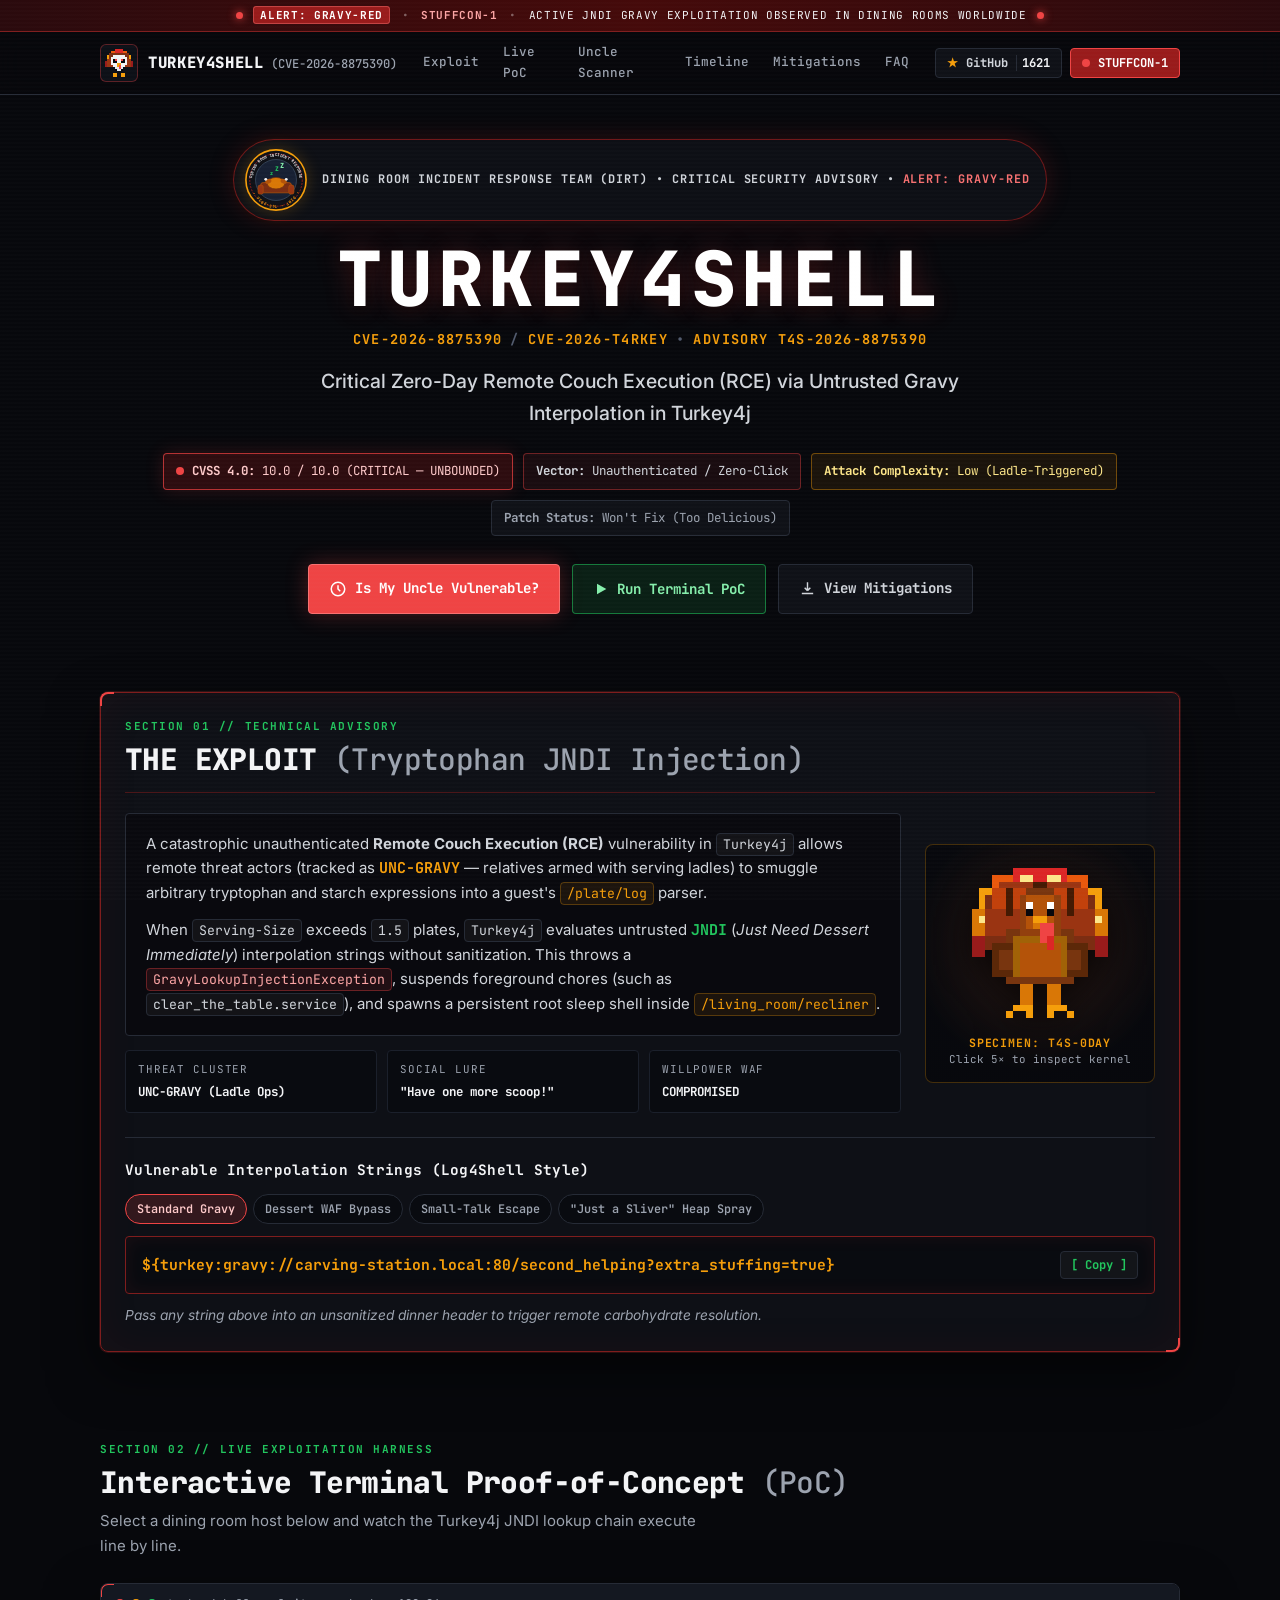
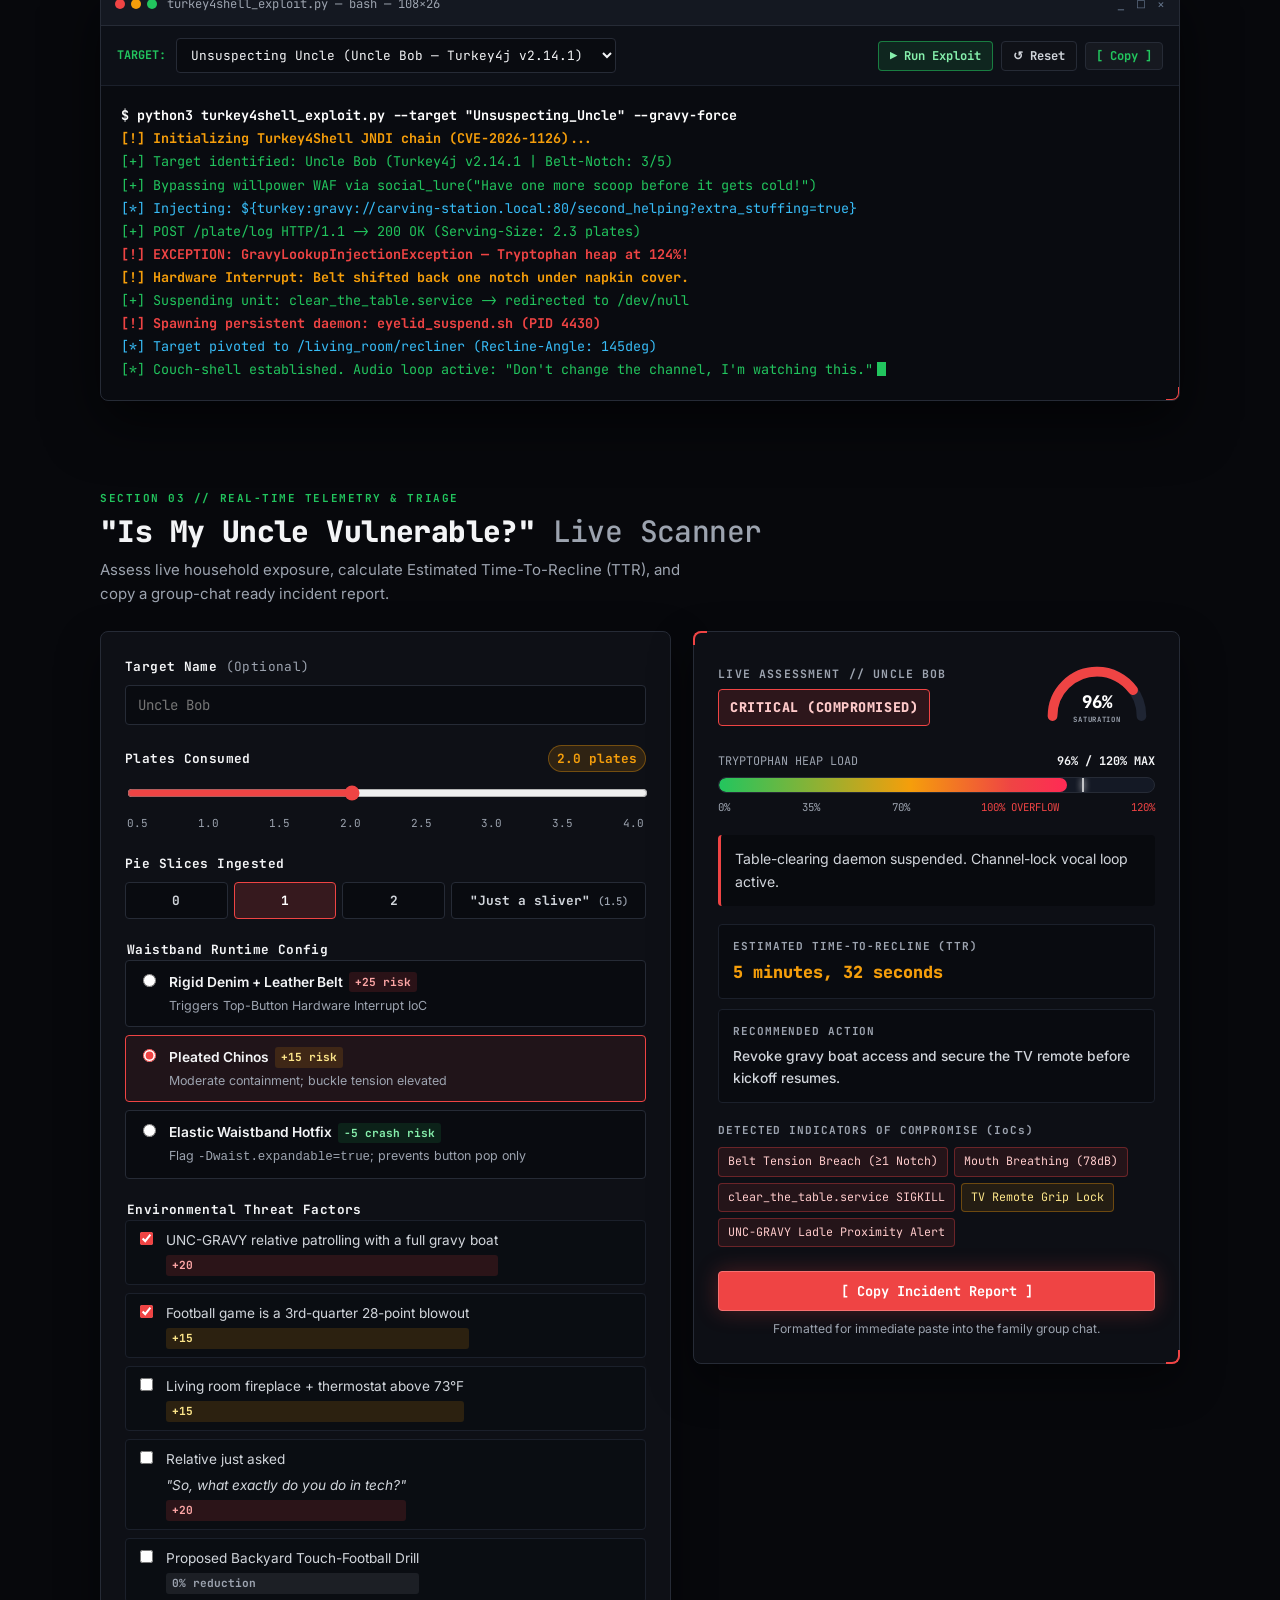
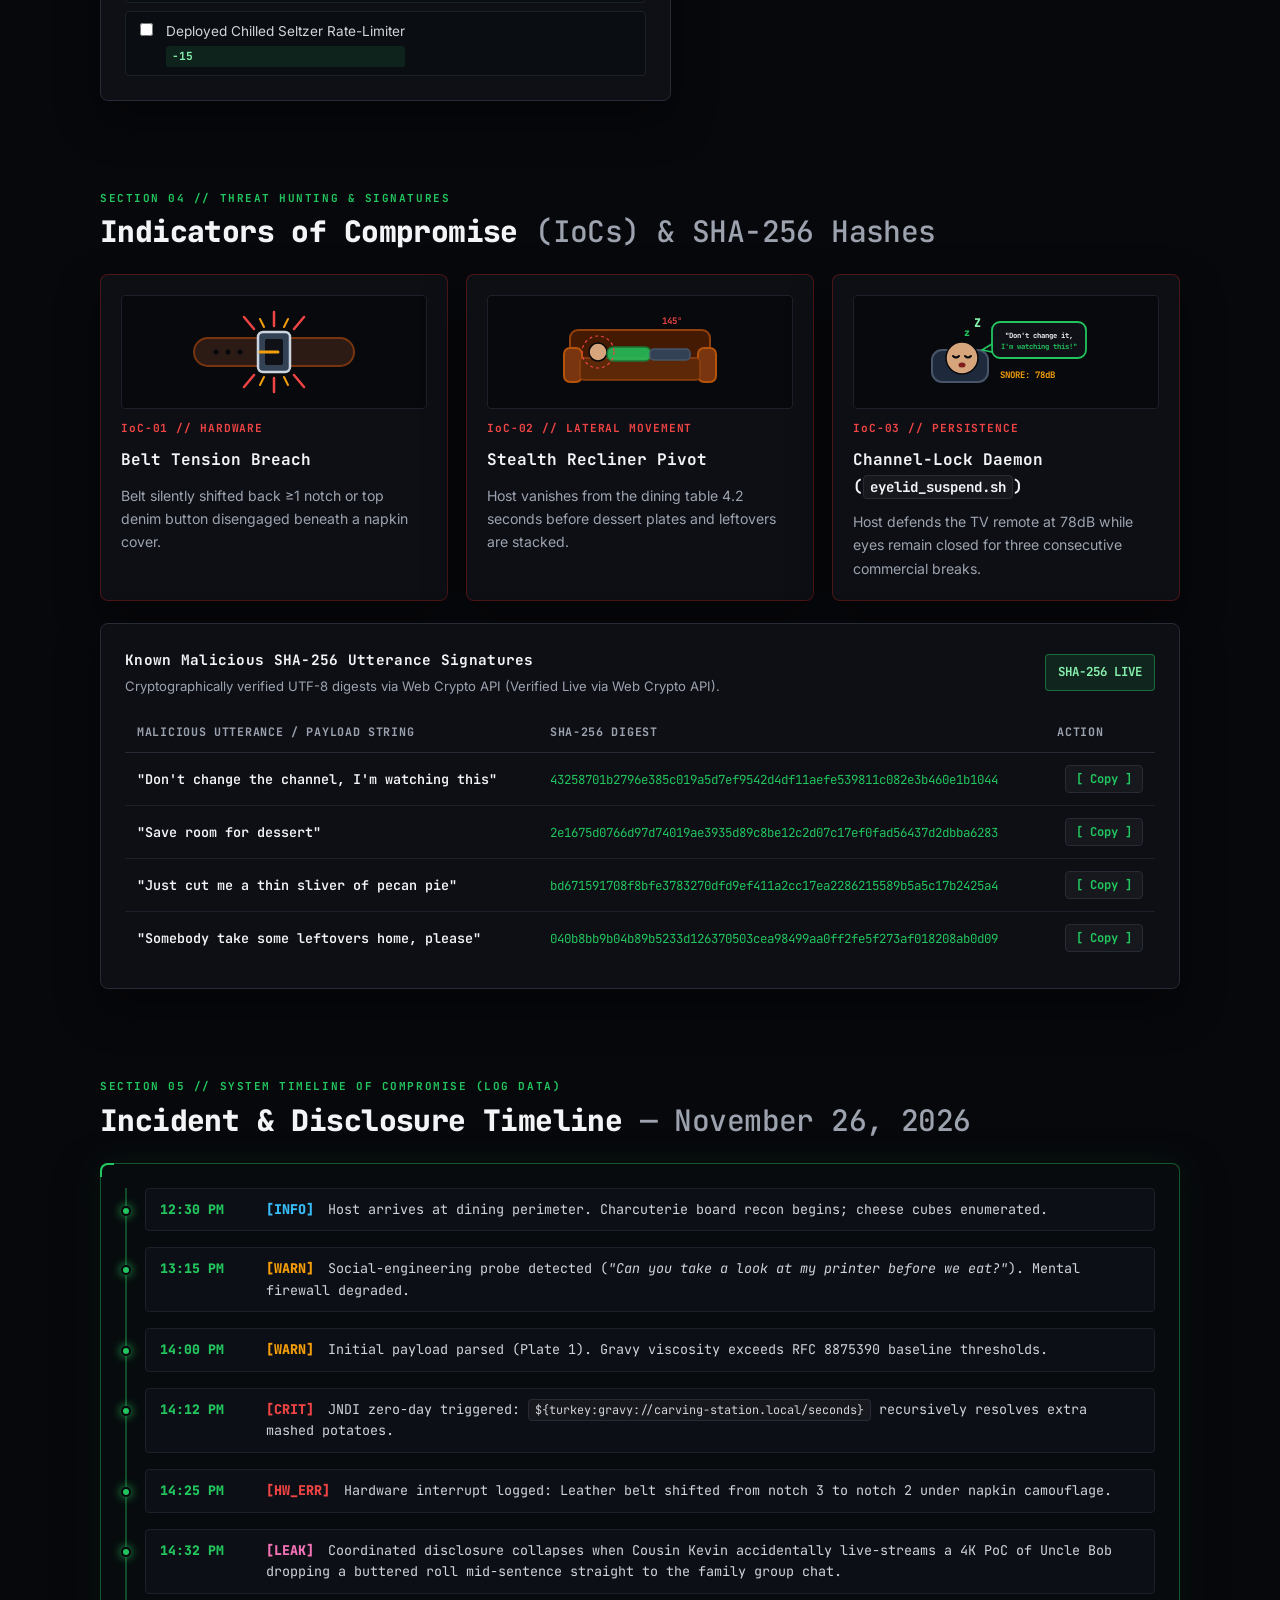
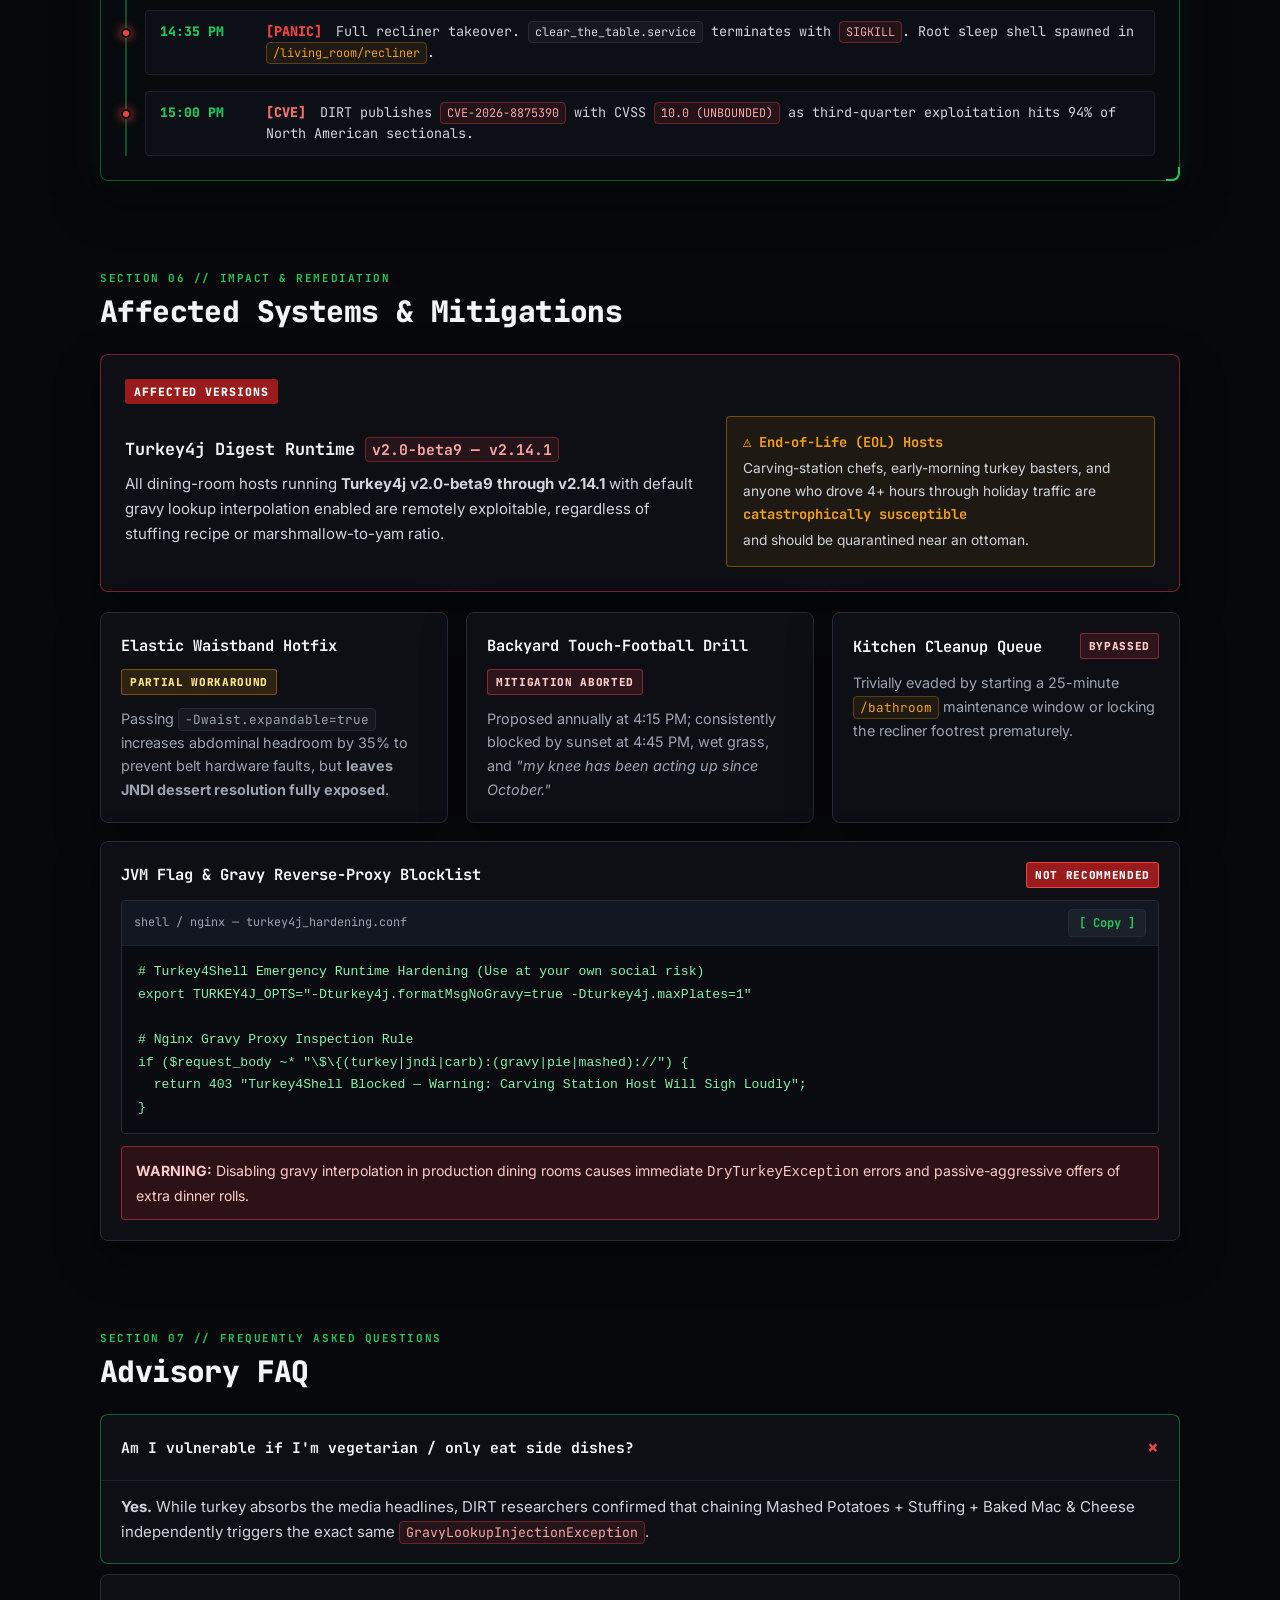
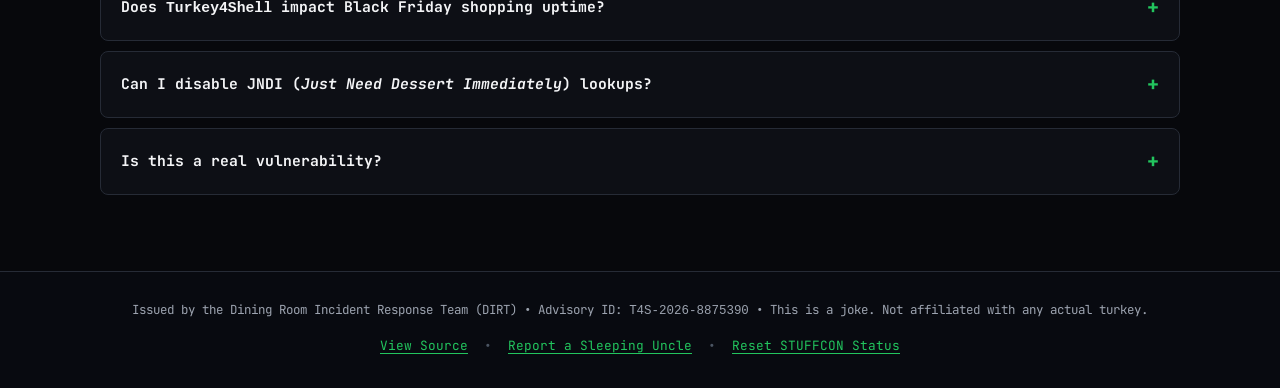
==== public/index.html @ b443fe13 "refactor: organize project structure by moving source files to public directory" ====
<!DOCTYPE html>
<html lang="en">

<head>
  <meta charset="UTF-8">
  <meta name="viewport" content="width=device-width, initial-scale=1.0">
  <title>TURKEY4SHELL (CVE-2026-8875390) — Critical Thanksgiving Zero-Day Advisory</title>
  <meta name="description"
    content="Dining Room Incident Response Team (DIRT) Critical Security Advisory: CVE-2026-8875390 (Turkey4Shell) Remote Couch Execution (RCE) via Gravy JNDI Interpolation in Turkey4j v2.0-beta9–v2.14.1.">
  <meta name="theme-color" content="#07080c">
  <meta property="og:title" content="TURKEY4SHELL (CVE-2026-8875390) — Critical Security Advisory">
  <meta property="og:description"
    content="CVSS 4.0: 10.0/10.0 (CRITICAL — UNBOUNDED). Unauthenticated Remote Couch Execution in Turkey4j. Run the live 'Is My Uncle Vulnerable?' scanner.">
  <meta property="og:type" content="website">
  <link rel="icon" type="image/svg+xml" href="favicon.svg">
  <link rel="preconnect" href="https://fonts.googleapis.com">
  <link rel="preconnect" href="https://fonts.gstatic.com" crossorigin>
  <link
    href="https://fonts.googleapis.com/css2?family=Inter:wght@400;500;600;700&family=JetBrains+Mono:wght@400;500;700;800&display=swap"
    rel="stylesheet">
  <link rel="stylesheet" href="styles.css">
</head>

<body>
  <!-- Ambient CRT Scanline & Background Layers -->
  <div class="bg-grid" aria-hidden="true"></div>
  <div class="bg-vignette" aria-hidden="true"></div>
  <div class="bg-scanlines" aria-hidden="true"></div>
  <div class="bg-side-logs bg-side-logs--left" aria-hidden="true" id="side-log-left"></div>
  <div class="bg-side-logs bg-side-logs--right" aria-hidden="true" id="side-log-right"></div>
  <canvas id="stuffcon-canvas" class="stuffcon-canvas" aria-hidden="true"></canvas>

  <!-- Skip Link -->
  <a class="skip-link" href="#main-content">Skip to main advisory content</a>

  <!-- Top Classification Alert Bar -->
  <div class="alert-ticker" role="status" aria-live="polite">
    <div class="alert-ticker__inner">
      <span class="alert-ticker__dot" aria-hidden="true"></span>
      <span class="alert-ticker__text">
        <strong class="tag-gravy">ALERT: GRAVY-RED</strong>
        <span class="ticker-sep" aria-hidden="true">•</span>
        <strong class="tag-red">STUFFCON-1</strong>
        <span class="ticker-sep" aria-hidden="true">•</span>
        ACTIVE JNDI GRAVY EXPLOITATION OBSERVED IN DINING ROOMS WORLDWIDE
      </span>
      <span class="alert-ticker__dot" aria-hidden="true"></span>
    </div>
  </div>

  <!-- Sticky Navigation Bar -->
  <header class="site-header" id="top">
    <div class="container nav-bar">
      <a href="#top" class="brand" id="nav-brand"
        title="TURKEY4SHELL Advisory — Click the pixel turkey 5x for an Easter Egg">
        <span class="brand-logo-btn" id="nav-turkey-trigger" role="button" tabindex="0"
          aria-label="Pixel Turkey Skull Logo (Click 5 times to trigger STUFFCON-1)">
          <svg class="pixel-emblem" viewBox="0 0 16 16" width="32" height="32" shape-rendering="crispEdges"
            aria-hidden="true">
            <rect x="6" y="1" width="4" height="2" fill="#dc2626" />
            <rect x="4" y="2" width="2" height="2" fill="#ea580c" />
            <rect x="10" y="2" width="2" height="2" fill="#ea580c" />
            <rect x="2" y="4" width="2" height="3" fill="#f59e0b" />
            <rect x="12" y="4" width="2" height="3" fill="#f59e0b" />
            <rect x="1" y="7" width="2" height="3" fill="#991b1b" />
            <rect x="13" y="7" width="2" height="3" fill="#991b1b" />
            <rect x="3" y="3" width="10" height="6" fill="#7c2d12" />
            <rect x="2" y="6" width="12" height="4" fill="#9a3412" />
            <rect x="5" y="4" width="6" height="6" fill="#f3f4f6" />
            <rect x="4" y="5" width="8" height="4" fill="#f3f4f6" />
            <rect x="6" y="10" width="4" height="2" fill="#e5e7eb" />
            <rect x="5" y="6" width="2" height="2" fill="#07080c" />
            <rect x="9" y="6" width="2" height="2" fill="#07080c" />
            <rect x="6" y="6" width="1" height="1" fill="#ef4444" />
            <rect x="9" y="6" width="1" height="1" fill="#ef4444" />
            <rect x="7" y="8" width="2" height="2" fill="#f59e0b" />
            <rect x="8" y="9" width="1" height="2" fill="#ef4444" />
            <rect x="6" y="11" width="1" height="1" fill="#07080c" />
            <rect x="9" y="11" width="1" height="1" fill="#07080c" />
            <rect x="5" y="13" width="2" height="2" fill="#f59e0b" />
            <rect x="9" y="13" width="2" height="2" fill="#f59e0b" />
          </svg>
        </span>
        <span class="brand-text">
          <span class="brand-name">TURKEY4SHELL</span>
          <span class="brand-cve">(CVE-2026-8875390)</span>
        </span>
      </a>

      <nav class="nav-links" id="primary-nav" aria-label="Primary navigation">
        <a href="#exploit">Exploit</a>
        <a href="#poc">Live PoC</a>
        <a href="#scanner">Uncle Scanner</a>
        <a href="#timeline">Timeline</a>
        <a href="#mitigations">Mitigations</a>
        <a href="#faq">FAQ</a>
      </nav>

      <div class="nav-actions">
        <button type="button" class="btn btn--ghost btn--sm" id="star-btn" aria-pressed="false">
          <span class="star-icon" aria-hidden="true">★</span>
          <span>GitHub</span>
          <span class="star-count" id="star-count">1621</span>
        </button>
        <button type="button" class="btn btn--danger btn--sm" id="stuffcon-toggle" aria-pressed="false">
          <span class="pulse-dot" aria-hidden="true"></span>
          <span>STUFFCON-1</span>
        </button>
        <button type="button" class="nav-menu-btn" id="nav-menu-btn" aria-expanded="false" aria-controls="mobile-nav"
          aria-label="Toggle navigation menu">
          <svg width="20" height="20" viewBox="0 0 24 24" fill="none" stroke="currentColor" stroke-width="2"
            stroke-linecap="square" aria-hidden="true">
            <line x1="3" y1="6" x2="21" y2="6" />
            <line x1="3" y1="12" x2="21" y2="12" />
            <line x1="3" y1="18" x2="21" y2="18" />
          </svg>
        </button>
      </div>
    </div>

    <!-- Mobile Navigation Drawer -->
    <nav class="mobile-nav" id="mobile-nav" aria-label="Mobile navigation" hidden>
      <a href="#exploit">Exploit</a>
      <a href="#poc">Live PoC</a>
      <a href="#scanner">Uncle Scanner</a>
      <a href="#iocs">IoCs &amp; Hashes</a>
      <a href="#timeline">Timeline</a>
      <a href="#mitigations">Mitigations</a>
      <a href="#faq">FAQ</a>
    </nav>
  </header>

  <main id="main-content">
    <!-- Hero Section -->
    <section class="hero section" aria-labelledby="hero-title">
      <div class="container hero__inner">
        <div class="hero__seal-row">
          <!-- DIRT Official Seal SVG -->
          <svg class="dirt-seal" viewBox="0 0 100 100" width="64" height="64" aria-hidden="true">
            <circle cx="50" cy="50" r="47" fill="#0f1117" stroke="#f59e0b" stroke-width="2.5" />
            <circle cx="50" cy="50" r="41" fill="none" stroke="#991b1b" stroke-width="1.5" stroke-dasharray="3 2" />
            <circle cx="50" cy="50" r="32" fill="#172033" stroke="#334155" stroke-width="1.5" />
            <!-- Mini Couch -->
            <rect x="26" y="54" width="48" height="16" rx="4" fill="#7c2d12" stroke="#b45309" stroke-width="1.2" />
            <rect x="22" y="58" width="8" height="14" rx="3" fill="#9a3412" stroke="#b45309" stroke-width="1" />
            <rect x="70" y="58" width="8" height="14" rx="3" fill="#9a3412" stroke="#b45309" stroke-width="1" />
            <!-- Sleeping Roast Turkey -->
            <ellipse cx="50" cy="55" rx="14" ry="9" fill="#d97706" stroke="#78350f" stroke-width="1.2" />
            <ellipse cx="38" cy="52" rx="5" ry="3.5" fill="#b45309" transform="rotate(-25 38 52)" />
            <ellipse cx="62" cy="52" rx="5" ry="3.5" fill="#b45309" transform="rotate(25 62 52)" />
            <circle cx="34" cy="49" r="2.2" fill="#f3f4f6" />
            <circle cx="66" cy="49" r="2.2" fill="#f3f4f6" />
            <!-- Floating Zzz -->
            <text x="41" y="42" fill="#22c55e" font-family="JetBrains Mono, monospace" font-size="8"
              font-weight="800">z</text>
            <text x="48" y="36" fill="#22c55e" font-family="JetBrains Mono, monospace" font-size="10"
              font-weight="800">Z</text>
            <text x="56" y="31" fill="#86efac" font-family="JetBrains Mono, monospace" font-size="11"
              font-weight="800">Z</text>
            <!-- Curved Seal Text -->
            <defs>
              <path id="sealTop" d="M 13,50 A 37,37 0 1,1 87,50" />
              <path id="sealBot" d="M 85,54 A 35,35 0 0,1 15,54" />
            </defs>
            <text fill="#f3f4f6" font-family="JetBrains Mono, monospace" font-size="6.1" font-weight="700"
              letter-spacing="0.7">
              <textPath href="#sealTop" startOffset="50%" text-anchor="middle">DINING ROOM INCIDENT RESPONSE</textPath>
            </text>
            <text fill="#f59e0b" font-family="JetBrains Mono, monospace" font-size="6.2" font-weight="700"
              letter-spacing="1.2">
              <textPath href="#sealBot" startOffset="50%" text-anchor="middle">• DIRT • T4S-2026 •</textPath>
            </text>
          </svg>
          <p class="hero__classification">
            DINING ROOM INCIDENT RESPONSE TEAM (DIRT) <span aria-hidden="true">•</span> CRITICAL SECURITY ADVISORY <span
              aria-hidden="true">•</span> <span class="text-gravy-bright">ALERT: GRAVY-RED</span>
          </p>
        </div>

        <h1 class="hero__title" id="hero-title">TURKEY4SHELL</h1>
        <p class="hero__cve-line">
          <span>CVE-2026-8875390</span>
          <span class="dim" aria-hidden="true">/</span>
          <span>CVE-2026-T4RKEY</span>
          <span class="dim" aria-hidden="true">•</span>
          <span>ADVISORY T4S-2026-8875390</span>
        </p>
        <p class="hero__subtitle">
          Critical Zero-Day Remote Couch Execution (RCE) via Untrusted Gravy Interpolation in Turkey4j
        </p>

        <!-- Severity Badges Row -->
        <ul class="severity-badges" aria-label="Vulnerability severity metrics">
          <li class="badge badge--critical">
            <span class="pulse-dot" aria-hidden="true"></span>
            <span><strong>CVSS 4.0:</strong> 10.0 / 10.0 (CRITICAL — UNBOUNDED)</span>
          </li>
          <li class="badge badge--alert">
            <span><strong>Vector:</strong> Unauthenticated / Zero-Click</span>
          </li>
          <li class="badge badge--warn">
            <span><strong>Attack Complexity:</strong> Low (Ladle-Triggered)</span>
          </li>
          <li class="badge badge--muted">
            <span><strong>Patch Status:</strong> Won't Fix (Too Delicious)</span>
          </li>
        </ul>

        <!-- Primary CTA Buttons -->
        <div class="hero__cta">
          <a href="#scanner" class="btn btn--primary btn--lg">
            <svg width="18" height="18" viewBox="0 0 24 24" fill="none" stroke="currentColor" stroke-width="2"
              aria-hidden="true">
              <circle cx="12" cy="12" r="9" />
              <path d="M12 7v5l3 3" />
            </svg>
            Is My Uncle Vulnerable?
          </a>
          <button type="button" class="btn btn--terminal btn--lg" id="hero-run-poc">
            <svg width="16" height="16" viewBox="0 0 24 24" fill="currentColor" aria-hidden="true">
              <polygon points="6,4 20,12 6,20" />
            </svg>
            Run Terminal PoC
          </button>
          <a href="#mitigations" class="btn btn--ghost btn--lg">
            <svg width="17" height="17" viewBox="0 0 24 24" fill="none" stroke="currentColor" stroke-width="2"
              aria-hidden="true">
              <path d="M12 3v12m0 0l-4-4m4 4l4-4M4 19h16" />
            </svg>
            View Mitigations
          </a>
        </div>
      </div>
    </section>

    <!-- Section 1: The Exploit -->
    <section class="section reveal" id="exploit" aria-labelledby="exploit-heading">
      <div class="container">
        <div class="panel panel--critical hud-frame">
          <div class="panel__header">
            <div class="section-eyebrow">SECTION 01 // TECHNICAL ADVISORY</div>
            <h2 class="section-title" id="exploit-heading">THE EXPLOIT <span class="title-sub">(Tryptophan JNDI
                Injection)</span></h2>
          </div>

          <div class="exploit-grid">
            <div class="exploit-copy">
              <div class="advisory-box">
                <p>
                  A catastrophic unauthenticated <strong>Remote Couch Execution (RCE)</strong> vulnerability in <code
                    class="inline-code">Turkey4j</code> allows remote threat actors (tracked as <strong
                    class="highlight-amber">UNC-GRAVY</strong> — relatives armed with serving ladles) to smuggle
                  arbitrary tryptophan and starch expressions into a guest's <code class="inline-path">/plate/log</code>
                  parser.
                </p>
                <p>
                  When <code class="inline-code">Serving-Size</code> exceeds <code class="inline-code">1.5</code>
                  plates, <code class="inline-code">Turkey4j</code> evaluates untrusted <strong
                    class="highlight-green">JNDI</strong> (<em>Just Need Dessert Immediately</em>) interpolation strings
                  without sanitization. This throws a <code class="inline-error">GravyLookupInjectionException</code>,
                  suspends foreground chores (such as <code class="inline-code">clear_the_table.service</code>), and
                  spawns a persistent root sleep shell inside <code class="inline-path">/living_room/recliner</code>.
                </p>
              </div>

              <!-- Threat Telemetry Strip -->
              <div class="threat-strip" aria-label="Exploit telemetry">
                <div class="threat-metric">
                  <span class="threat-metric__label">THREAT CLUSTER</span>
                  <span class="threat-metric__val">UNC-GRAVY (Ladle Ops)</span>
                </div>
                <div class="threat-metric">
                  <span class="threat-metric__label">SOCIAL LURE</span>
                  <span class="threat-metric__val text-amber">"Have one more scoop!"</span>
                </div>
                <div class="threat-metric">
                  <span class="threat-metric__label">WILLPOWER WAF</span>
                  <span class="threat-metric__val text-red">COMPROMISED</span>
                </div>
              </div>
            </div>

            <!-- Pixel-Art Turkey Mascot Column -->
            <div class="mascot-col">
              <button type="button" class="mascot-card" id="mascot-turkey-trigger"
                aria-label="Pixel-art Turkey4Shell Mascot. Click 5 times to trigger STUFFCON-1 Mode.">
                <svg class="pixel-mascot" viewBox="0 0 24 24" width="180" height="180" shape-rendering="crispEdges"
                  aria-hidden="true">
                  <!-- Outer Tail Feather Fan -->
                  <rect x="8" y="1" width="8" height="2" fill="#dc2626" />
                  <rect x="5" y="2" width="3" height="2" fill="#ea580c" />
                  <rect x="16" y="2" width="3" height="2" fill="#ea580c" />
                  <rect x="3" y="4" width="2" height="3" fill="#f59e0b" />
                  <rect x="19" y="4" width="2" height="3" fill="#f59e0b" />
                  <rect x="2" y="7" width="2" height="4" fill="#d97706" />
                  <rect x="20" y="7" width="2" height="4" fill="#d97706" />
                  <rect x="2" y="11" width="2" height="3" fill="#991b1b" />
                  <rect x="20" y="11" width="2" height="3" fill="#991b1b" />
                  <!-- Cream Feather Tips -->
                  <rect x="9" y="2" width="2" height="1" fill="#fde68a" />
                  <rect x="13" y="2" width="2" height="1" fill="#fde68a" />
                  <rect x="5" y="4" width="1" height="1" fill="#fde68a" />
                  <rect x="18" y="4" width="1" height="1" fill="#fde68a" />
                  <rect x="3" y="8" width="1" height="1" fill="#fde68a" />
                  <rect x="20" y="8" width="1" height="1" fill="#fde68a" />
                  <!-- Inner Tail Plume -->
                  <rect x="6" y="3" width="12" height="4" fill="#9a3412" />
                  <rect x="4" y="5" width="16" height="8" fill="#7c2d12" />
                  <rect x="5" y="4" width="14" height="3" fill="#c2410c" />
                  <rect x="4" y="7" width="16" height="4" fill="#9a3412" />
                  <rect x="5" y="11" width="14" height="3" fill="#7c2d12" />
                  <!-- Tail Feather Dividers -->
                  <rect x="11" y="3" width="2" height="4" fill="#451a03" />
                  <rect x="7" y="4" width="1" height="4" fill="#451a03" />
                  <rect x="16" y="4" width="1" height="4" fill="#451a03" />
                  <!-- Plump Body -->
                  <rect x="7" y="10" width="10" height="8" fill="#78350f" />
                  <rect x="6" y="12" width="12" height="5" fill="#92400e" />
                  <rect x="8" y="11" width="8" height="6" fill="#a16207" />
                  <rect x="9" y="12" width="6" height="5" fill="#b45309" />
                  <!-- Wings -->
                  <rect x="5" y="12" width="3" height="5" fill="#5c2808" />
                  <rect x="16" y="12" width="3" height="5" fill="#5c2808" />
                  <rect x="6" y="13" width="2" height="3" fill="#78350f" />
                  <rect x="16" y="13" width="2" height="3" fill="#78350f" />
                  <!-- Head & Neck -->
                  <rect x="9" y="5" width="6" height="6" fill="#92400e" />
                  <rect x="10" y="4" width="4" height="1" fill="#78350f" />
                  <rect x="10" y="5" width="4" height="5" fill="#b45309" />
                  <!-- Eyes -->
                  <rect x="10" y="6" width="1" height="2" fill="#07080c" />
                  <rect x="13" y="6" width="1" height="2" fill="#07080c" />
                  <rect x="10" y="6" width="1" height="1" fill="#ffffff" />
                  <rect x="13" y="6" width="1" height="1" fill="#ffffff" />
                  <!-- Beak -->
                  <rect x="11" y="8" width="2" height="2" fill="#f59e0b" />
                  <rect x="11" y="9" width="2" height="1" fill="#d97706" />
                  <!-- Red Wattle / Snood -->
                  <rect x="12" y="9" width="2" height="3" fill="#ef4444" />
                  <rect x="13" y="11" width="1" height="2" fill="#dc2626" />
                  <!-- Legs & Feet -->
                  <rect x="9" y="18" width="2" height="3" fill="#d97706" />
                  <rect x="13" y="18" width="2" height="3" fill="#d97706" />
                  <rect x="8" y="21" width="3" height="1" fill="#f59e0b" />
                  <rect x="13" y="21" width="3" height="1" fill="#f59e0b" />
                  <rect x="7" y="22" width="1" height="1" fill="#f59e0b" />
                  <rect x="10" y="22" width="1" height="1" fill="#f59e0b" />
                  <rect x="13" y="22" width="1" height="1" fill="#f59e0b" />
                  <rect x="16" y="22" width="1" height="1" fill="#f59e0b" />
                </svg>
                <span class="mascot-caption">
                  <span class="mascot-tag">SPECIMEN: T4S-0DAY</span>
                  <span class="mascot-hint" id="mascot-click-hint">Click 5× to inspect kernel</span>
                </span>
              </button>
            </div>
          </div>

          <!-- Interactive Exploit String Selector -->
          <div class="payload-workbench">
            <div class="payload-workbench__top">
              <h3 class="subsection-label">Vulnerable Interpolation Strings (Log4Shell Style)</h3>
              <div class="pill-tabs" role="tablist" aria-label="Exploit payload selector">
                <button type="button" class="pill-tab is-active" role="tab" aria-selected="true"
                  data-payload="gravy">Standard Gravy</button>
                <button type="button" class="pill-tab" role="tab" aria-selected="false" data-payload="dessert">Dessert
                  WAF Bypass</button>
                <button type="button" class="pill-tab" role="tab" aria-selected="false"
                  data-payload="phishing">Small-Talk Escape</button>
                <button type="button" class="pill-tab" role="tab" aria-selected="false" data-payload="sliver">"Just a
                  Sliver" Heap Spray</button>
              </div>
            </div>

            <div class="payload-box">
              <code class="payload-code"
                id="active-payload-code">${turkey:gravy://carving-station.local:80/second_helping?extra_stuffing=true}</code>
              <button type="button" class="copy-btn" data-copy-target="#active-payload-code"
                aria-label="Copy exploit payload string">
                [ Copy ]
              </button>
            </div>
            <p class="payload-caption">
              Pass any string above into an unsanitized dinner header to trigger remote carbohydrate resolution.
            </p>
          </div>
        </div>
      </div>
    </section>

    <!-- Section 2: Interactive Terminal PoC -->
    <section class="section reveal" id="poc" aria-labelledby="poc-heading">
      <div class="container">
        <div class="section-header">
          <div class="section-eyebrow">SECTION 02 // LIVE EXPLOITATION HARNESS</div>
          <h2 class="section-title" id="poc-heading">Interactive Terminal Proof-of-Concept <span
              class="title-sub">(PoC)</span></h2>
          <p class="section-desc">Select a dining room host below and watch the Turkey4j JNDI lookup chain execute line
            by line.</p>
        </div>

        <div class="terminal-window hud-frame">
          <div class="terminal-chrome">
            <div class="terminal-chrome__title">
              <span class="terminal-dots" aria-hidden="true">
                <span class="dot dot--red"></span>
                <span class="dot dot--amber"></span>
                <span class="dot dot--green"></span>
              </span>
              <span class="terminal-filename">turkey4shell_exploit.py — bash — 108×26</span>
            </div>
            <div class="terminal-chrome__winbtns" aria-hidden="true">
              <span>_</span><span>□</span><span>×</span>
            </div>
          </div>

          <div class="terminal-toolbar">
            <div class="terminal-select-wrap">
              <label for="poc-target-select" class="toolbar-label">TARGET:</label>
              <select id="poc-target-select" class="terminal-select">
                <option value="uncle">Unsuspecting Uncle (Uncle Bob — Turkey4j v2.14.1)</option>
                <option value="host">Exhausted Host (Chef Dad — Oven OS 2026)</option>
                <option value="cousin">Visiting Cousin (Cousin Kevin — Slim Denim Build)</option>
                <option value="self">Self (Loopback 127.0.0.1 — Halftime Target)</option>
              </select>
            </div>
            <div class="terminal-actions">
              <button type="button" class="btn btn--terminal btn--sm" id="poc-run-btn">▶ Run Exploit</button>
              <button type="button" class="btn btn--ghost btn--sm" id="poc-reset-btn">↺ Reset</button>
              <button type="button" class="copy-btn" id="poc-copy-btn" aria-label="Copy terminal output">[ Copy
                ]</button>
            </div>
          </div>

          <div class="terminal-body" id="poc-output" role="log" aria-live="polite"
            aria-label="Proof of concept exploit terminal output">
            <!-- Populated by app.js -->
          </div>
        </div>
      </div>
    </section>

    <!-- Section 3: Interactive "Is My Uncle Vulnerable?" Live Scanner -->
    <section class="section reveal" id="scanner" aria-labelledby="scanner-heading">
      <div class="container">
        <div class="section-header">
          <div class="section-eyebrow">SECTION 03 // REAL-TIME TELEMETRY &amp; TRIAGE</div>
          <h2 class="section-title" id="scanner-heading">"Is My Uncle Vulnerable?" <span class="title-sub">Live
              Scanner</span></h2>
          <p class="section-desc">Assess live household exposure, calculate Estimated Time-To-Recline (TTR), and copy a
            group-chat ready incident report.</p>
        </div>

        <div class="scanner-grid">
          <!-- Inputs Column -->
          <form class="panel scanner-inputs" id="scanner-form" onsubmit="return false;">
            <div class="form-group">
              <label for="target-name" class="form-label">Target Name <span class="form-hint">(Optional)</span></label>
              <input type="text" id="target-name" class="text-input" placeholder="Uncle Bob" maxlength="40"
                autocomplete="off">
            </div>

            <div class="form-group">
              <div class="form-label-row">
                <label for="plates-slider" class="form-label">Plates Consumed</label>
                <output for="plates-slider" id="plates-value" class="value-pill">2.0 plates</output>
              </div>
              <input type="range" id="plates-slider" class="range-input" min="0.5" max="4.0" step="0.5" value="2.0">
              <div class="range-ticks" aria-hidden="true">
                <span>0.5</span><span>1.0</span><span>1.5</span><span>2.0</span><span>2.5</span><span>3.0</span><span>3.5</span><span>4.0</span>
              </div>
            </div>

            <div class="form-group">
              <span class="form-label" id="pie-group-label">Pie Slices Ingested</span>
              <div class="segmented-group" role="radiogroup" aria-labelledby="pie-group-label">
                <button type="button" class="seg-btn" role="radio" aria-checked="false" data-pie="0">0</button>
                <button type="button" class="seg-btn is-active" role="radio" aria-checked="true" data-pie="1">1</button>
                <button type="button" class="seg-btn" role="radio" aria-checked="false" data-pie="2">2</button>
                <button type="button" class="seg-btn seg-btn--wide" role="radio" aria-checked="false"
                  data-pie="1.5">"Just a sliver" <small>(1.5)</small></button>
              </div>
            </div>

            <fieldset class="form-group fieldset-reset">
              <legend class="form-label">Waistband Runtime Config</legend>
              <div class="radio-stack">
                <label class="choice-card">
                  <input type="radio" name="waistband" value="denim">
                  <span class="choice-card__body">
                    <span class="choice-card__title">Rigid Denim + Leather Belt <span class="risk-tag risk-tag--red">+25
                        risk</span></span>
                    <span class="choice-card__sub">Triggers Top-Button Hardware Interrupt IoC</span>
                  </span>
                </label>
                <label class="choice-card">
                  <input type="radio" name="waistband" value="khakis" checked>
                  <span class="choice-card__body">
                    <span class="choice-card__title">Pleated Chinos <span class="risk-tag risk-tag--amber">+15
                        risk</span></span>
                    <span class="choice-card__sub">Moderate containment; buckle tension elevated</span>
                  </span>
                </label>
                <label class="choice-card">
                  <input type="radio" name="waistband" value="elastic">
                  <span class="choice-card__body">
                    <span class="choice-card__title">Elastic Waistband Hotfix <span class="risk-tag risk-tag--green">-5
                        crash risk</span></span>
                    <span class="choice-card__sub">Flag <code>-Dwaist.expandable=true</code>; prevents button pop
                      only</span>
                  </span>
                </label>
              </div>
            </fieldset>

            <fieldset class="form-group fieldset-reset">
              <legend class="form-label">Environmental Threat Factors</legend>
              <div class="check-stack">
                <label class="check-item">
                  <input type="checkbox" id="env-ladle" checked>
                  <span class="check-item__text">UNC-GRAVY relative patrolling with a full gravy boat <span
                      class="risk-tag risk-tag--red">+20</span></span>
                </label>
                <label class="check-item">
                  <input type="checkbox" id="env-blowout" checked>
                  <span class="check-item__text">Football game is a 3rd-quarter 28-point blowout <span
                      class="risk-tag risk-tag--amber">+15</span></span>
                </label>
                <label class="check-item">
                  <input type="checkbox" id="env-thermostat">
                  <span class="check-item__text">Living room fireplace + thermostat above 73°F <span
                      class="risk-tag risk-tag--amber">+15</span></span>
                </label>
                <label class="check-item">
                  <input type="checkbox" id="env-questions">
                  <span class="check-item__text">Relative just asked <em>"So, what exactly do you do in tech?"</em>
                    <span class="risk-tag risk-tag--red">+20</span></span>
                </label>
                <label class="check-item">
                  <input type="checkbox" id="env-football-drill">
                  <span class="check-item__text">
                    Proposed Backyard Touch-Football Drill <span class="risk-tag risk-tag--muted">0% reduction</span>
                    <span class="inline-note" id="drill-note" hidden>⚠ Mitigation aborted: Dark at 4:45 PM &amp; "my
                      knee is acting up"</span>
                  </span>
                </label>
                <label class="check-item">
                  <input type="checkbox" id="env-seltzer">
                  <span class="check-item__text">
                    Deployed Chilled Seltzer Rate-Limiter <span class="risk-tag risk-tag--green">-15</span>
                    <span class="inline-note inline-note--amber" id="seltzer-note" hidden>⚡ Side-effect: Starts
                      20-minute monologue about air fryers</span>
                  </span>
                </label>
              </div>
            </fieldset>
          </form>

          <!-- Output Telemetry Column -->
          <div class="panel scanner-output hud-frame" id="scanner-output-panel" aria-live="polite">
            <div class="scanner-output__header">
              <div>
                <span class="telemetry-kicker">LIVE ASSESSMENT // <span id="out-target-name">UNCLE BOB</span></span>
                <div class="status-badge" id="out-status-badge">CRITICAL (COMPROMISED)</div>
              </div>
              <!-- Semi-Circular Capacity Overflow Dial -->
              <div class="dial-wrap" aria-hidden="true">
                <svg class="capacity-dial" viewBox="0 0 120 72" width="116" height="70">
                  <path class="dial-track" d="M 14 62 A 46 46 0 0 1 106 62" fill="none" stroke="#1f2533"
                    stroke-width="10" stroke-linecap="round" />
                  <path class="dial-fill" id="dial-arc" d="M 14 62 A 46 46 0 0 1 106 62" fill="none" stroke="#ef4444"
                    stroke-width="10" stroke-linecap="round" stroke-dasharray="144.5" stroke-dashoffset="40" />
                  <text x="60" y="54" text-anchor="middle" class="dial-pct" id="dial-pct-text">96%</text>
                  <text x="60" y="68" text-anchor="middle" class="dial-sub">SATURATION</text>
                </svg>
              </div>
            </div>

            <!-- Horizontal Overflow Meter (0% to 120%) -->
            <div class="meter-block">
              <div class="meter-labels">
                <span>TRYPTOPHAN HEAP LOAD</span>
                <span class="meter-score" id="out-score-text">96% / 120% MAX</span>
              </div>
              <div class="meter-track" role="progressbar" id="out-meter-bar" aria-valuemin="0" aria-valuemax="120"
                aria-valuenow="96" aria-label="Turkey4Shell Vulnerability Score">
                <div class="meter-fill" id="out-meter-fill" style="width: 80%"></div>
                <div class="meter-threshold" title="100% Unbounded Interpolation Threshold"></div>
              </div>
              <div class="meter-scale" aria-hidden="true">
                <span>0%</span>
                <span>35%</span>
                <span>70%</span>
                <span class="text-red">100% OVERFLOW</span>
                <span class="text-red">120%</span>
              </div>
            </div>

            <p class="status-note" id="out-status-desc">Table-clearing daemon suspended. Recliner shell active.</p>

            <!-- TTR & Emergency Recommendation Grid -->
            <div class="telemetry-stats">
              <div class="stat-box">
                <span class="stat-box__label">ESTIMATED TIME-TO-RECLINE (TTR)</span>
                <span class="stat-box__value" id="out-ttn">14 minutes, 22 seconds</span>
              </div>
              <div class="stat-box">
                <span class="stat-box__label">RECOMMENDED ACTION</span>
                <span class="stat-box__value stat-box__value--sm" id="out-action">Confiscate the TV remote immediately;
                  revoke gravy ladle credentials.</span>
              </div>
            </div>

            <!-- Detected IoCs -->
            <div class="ioc-live-block">
              <span class="stat-box__label">DETECTED INDICATORS OF COMPROMISE (IoCs)</span>
              <ul class="ioc-pill-list" id="out-ioc-list">
                <!-- Populated dynamically -->
              </ul>
            </div>

            <div class="scanner-output__footer">
              <button type="button" class="btn btn--primary btn--full" id="copy-report-btn">
                [ Copy Incident Report ]
              </button>
              <span class="report-hint">Formatted for immediate paste into the family group chat.</span>
            </div>
          </div>
        </div>
      </div>
    </section>

    <!-- Section 4: Indicators of Compromise (IoCs) & Hashes -->
    <section class="section reveal" id="iocs" aria-labelledby="iocs-heading">
      <div class="container">
        <div class="section-header">
          <div class="section-eyebrow">SECTION 04 // THREAT HUNTING &amp; SIGNATURES</div>
          <h2 class="section-title" id="iocs-heading">Indicators of Compromise <span class="title-sub">(IoCs) &amp;
              SHA-256 Hashes</span></h2>
        </div>

        <!-- 3-Card Behavioral IoC Grid -->
        <div class="ioc-grid">
          <article class="panel ioc-card">
            <div class="ioc-card__art" aria-hidden="true">
              <!-- Hardware Interrupt: Popping Belt Buckle SVG -->
              <svg viewBox="0 0 180 96" width="180" height="96">
                <rect x="10" y="34" width="160" height="28" rx="14" fill="#2b1b14" stroke="#78350f" stroke-width="2" />
                <circle cx="32" cy="48" r="2.5" fill="#07080c" />
                <circle cx="44" cy="48" r="2.5" fill="#07080c" />
                <circle cx="56" cy="48" r="2.5" fill="#07080c" />
                <rect x="74" y="28" width="32" height="40" rx="5" fill="#334155" stroke="#cbd5e1" stroke-width="2.5" />
                <rect x="81" y="35" width="18" height="26" rx="2" fill="#0f1117" />
                <line x1="76" y1="48" x2="94" y2="48" stroke="#f59e0b" stroke-width="3" stroke-linecap="round" />
                <path d="M90 22 L90 8 M70 25 L60 13 M110 25 L120 13 M70 71 L60 83 M110 71 L120 83 M90 74 L90 88"
                  stroke="#ef4444" stroke-width="2.5" stroke-linecap="round" />
                <path d="M80 23 L76 15 M100 23 L104 15 M80 73 L76 81 M100 73 L104 81" stroke="#f59e0b" stroke-width="2"
                  stroke-linecap="round" />
              </svg>
            </div>
            <div class="ioc-card__tag">IoC-01 // HARDWARE</div>
            <h3 class="ioc-card__title">Belt Tension Breach</h3>
            <p class="ioc-card__desc">Belt silently shifted back ≥1 notch or top denim button disengaged beneath a
              napkin cover.</p>
          </article>

          <article class="panel ioc-card">
            <div class="ioc-card__art" aria-hidden="true">
              <!-- Lateral Movement to Sectional SVG -->
              <svg viewBox="0 0 180 96" width="180" height="96">
                <rect x="20" y="26" width="140" height="42" rx="8" fill="#451a03" stroke="#92400e" stroke-width="2" />
                <rect x="14" y="44" width="18" height="34" rx="6" fill="#78350f" stroke="#b45309" stroke-width="2" />
                <rect x="148" y="44" width="18" height="34" rx="6" fill="#78350f" stroke="#b45309" stroke-width="2" />
                <rect x="30" y="54" width="120" height="22" rx="4" fill="#5c2808" stroke="#92400e" stroke-width="1.5" />
                <circle cx="48" cy="48" r="9" fill="#d6a57c" stroke="#07080c" stroke-width="1.5" />
                <rect x="57" y="43" width="44" height="14" rx="6" fill="#22c55e" opacity="0.85" stroke="#15803d"
                  stroke-width="1.5" />
                <rect x="100" y="45" width="40" height="11" rx="4" fill="#334155" stroke="#475569" stroke-width="1.5" />
                <circle cx="48" cy="48" r="16" fill="none" stroke="#ef4444" stroke-width="1.2" stroke-dasharray="3 3" />
                <text x="112" y="20" fill="#ef4444" font-family="JetBrains Mono, monospace" font-size="9"
                  font-weight="700">145°</text>
              </svg>
            </div>
            <div class="ioc-card__tag">IoC-02 // LATERAL MOVEMENT</div>
            <h3 class="ioc-card__title">Stealth Recliner Pivot</h3>
            <p class="ioc-card__desc">Host vanishes from the dining table 4.2 seconds before dessert plates and
              leftovers are stacked.</p>
          </article>

          <article class="panel ioc-card">
            <div class="ioc-card__art" aria-hidden="true">
              <!-- Vocal Loop SVG -->
              <svg viewBox="0 0 180 96" width="180" height="96">
                <rect x="16" y="46" width="56" height="32" rx="10" fill="#1e293b" stroke="#475569" stroke-width="2" />
                <circle cx="46" cy="54" r="16" fill="#d6a57c" stroke="#07080c" stroke-width="1.5" />
                <path d="M37 52 Q40 55 43 52 M49 52 Q52 55 55 52" fill="none" stroke="#07080c" stroke-width="2"
                  stroke-linecap="round" />
                <ellipse cx="46" cy="61" rx="3.5" ry="2.5" fill="#7f1d1d" />
                <rect x="76" y="18" width="94" height="36" rx="8" fill="#0f1117" stroke="#22c55e" stroke-width="1.8" />
                <polygon points="76,40 66,46 76,48" fill="#0f1117" stroke="#22c55e" stroke-width="1.5" />
                <text x="123" y="34" text-anchor="middle" fill="#f3f4f6" font-family="JetBrains Mono, monospace"
                  font-size="7.2" font-weight="700">"Don't change it,</text>
                <text x="123" y="45" text-anchor="middle" fill="#22c55e" font-family="JetBrains Mono, monospace"
                  font-size="7.2" font-weight="700">I'm watching this!"</text>
                <text x="84" y="74" fill="#f59e0b" font-family="JetBrains Mono, monospace" font-size="9"
                  font-weight="700">SNORE: 78dB</text>
                <text x="48" y="32" fill="#22c55e" font-family="JetBrains Mono, monospace" font-size="10"
                  font-weight="800">z</text>
                <text x="58" y="23" fill="#86efac" font-family="JetBrains Mono, monospace" font-size="12"
                  font-weight="800">Z</text>
              </svg>
            </div>
            <div class="ioc-card__tag">IoC-03 // PERSISTENCE</div>
            <h3 class="ioc-card__title">Channel-Lock Daemon (<code class="inline-code">eyelid_suspend.sh</code>)</h3>
            <p class="ioc-card__desc">Host defends the TV remote at 78dB while eyes remain closed for three consecutive
              commercial breaks.</p>
          </article>
        </div>

        <!-- Known Malicious SHA-256 Signatures Table -->
        <div class="panel hash-panel">
          <div class="hash-panel__header">
            <div>
              <h3 class="subsection-label">Known Malicious SHA-256 Utterance Signatures</h3>
              <p class="hash-sub">Cryptographically verified UTF-8 digests via Web Crypto API (<span
                  id="crypto-status">Verified</span>).</p>
            </div>
            <span class="badge badge--green">SHA-256 LIVE</span>
          </div>

          <div class="table-wrap">
            <table class="hash-table">
              <thead>
                <tr>
                  <th scope="col">Malicious Utterance / Payload String</th>
                  <th scope="col">SHA-256 Digest</th>
                  <th scope="col" class="th-action">Action</th>
                </tr>
              </thead>
              <tbody id="hash-table-body">
                <tr>
                  <td class="hash-phrase">"Don't change the channel, I'm watching this"</td>
                  <td><code class="hash-val"
                      data-hash-source="Don't change the channel, I'm watching this">43258701b2796e385c019a5d7ef9542d4df11aefe539811c082e3b460e1b1044</code>
                  </td>
                  <td class="td-action"><button type="button" class="copy-btn" data-copy-hash="0">[ Copy ]</button></td>
                </tr>
                <tr>
                  <td class="hash-phrase">"Save room for dessert"</td>
                  <td><code class="hash-val"
                      data-hash-source="Save room for dessert">2e1675d0766d97d74019ae3935d89c8be12c2d07c17ef0fad56437d2dbba6283</code>
                  </td>
                  <td class="td-action"><button type="button" class="copy-btn" data-copy-hash="1">[ Copy ]</button></td>
                </tr>
                <tr>
                  <td class="hash-phrase">"Just cut me a thin sliver of pecan pie"</td>
                  <td><code class="hash-val"
                      data-hash-source="Just cut me a thin sliver of pecan pie">bd671591708f8bfe3783270dfd9ef411a2cc17ea2286215589b5a5c17b2425a4</code>
                  </td>
                  <td class="td-action"><button type="button" class="copy-btn" data-copy-hash="2">[ Copy ]</button></td>
                </tr>
                <tr>
                  <td class="hash-phrase">"Somebody take some leftovers home, please"</td>
                  <td><code class="hash-val"
                      data-hash-source="Somebody take some leftovers home, please">040b8bb9b04b89b5233d126370503cea98499aa0ff2fe5f273af018208ab0d09</code>
                  </td>
                  <td class="td-action"><button type="button" class="copy-btn" data-copy-hash="3">[ Copy ]</button></td>
                </tr>
              </tbody>
            </table>
          </div>
        </div>
      </div>
    </section>

    <!-- Section 5: Incident & Disclosure Timeline -->
    <section class="section reveal" id="timeline" aria-labelledby="timeline-heading">
      <div class="container">
        <div class="section-header">
          <div class="section-eyebrow">SECTION 05 // SYSTEM TIMELINE OF COMPROMISE (LOG DATA)</div>
          <h2 class="section-title" id="timeline-heading">Incident &amp; Disclosure Timeline <span class="title-sub">—
              November 26, 2026</span></h2>
        </div>

        <div class="panel timeline-panel hud-frame hud-frame--green">
          <ol class="timeline-list">
            <li class="timeline-item">
              <time class="timeline-time" datetime="2026-11-26T12:30">12:30 PM</time>
              <div class="timeline-content">
                <span class="log-sev log-sev--info">[INFO]</span>
                Host arrives at dining perimeter. Charcuterie board recon begins; cheese cubes enumerated.
              </div>
            </li>
            <li class="timeline-item">
              <time class="timeline-time" datetime="2026-11-26T13:15">13:15 PM</time>
              <div class="timeline-content">
                <span class="log-sev log-sev--warn">[WARN]</span>
                Social-engineering probe detected (<em>"Can you take a look at my printer before we eat?"</em>). Mental
                firewall degraded.
              </div>
            </li>
            <li class="timeline-item">
              <time class="timeline-time" datetime="2026-11-26T14:00">14:00 PM</time>
              <div class="timeline-content">
                <span class="log-sev log-sev--warn">[WARN]</span>
                Initial payload parsed (Plate 1). Gravy viscosity exceeds RFC 8875390 baseline thresholds.
              </div>
            </li>
            <li class="timeline-item">
              <time class="timeline-time" datetime="2026-11-26T14:12">14:12 PM</time>
              <div class="timeline-content">
                <span class="log-sev log-sev--crit">[CRIT]</span>
                JNDI zero-day triggered: <code
                  class="inline-code">${turkey:gravy://carving-station.local/seconds}</code> recursively resolves extra
                mashed potatoes.
              </div>
            </li>
            <li class="timeline-item">
              <time class="timeline-time" datetime="2026-11-26T14:25">14:25 PM</time>
              <div class="timeline-content">
                <span class="log-sev log-sev--crit">[HW_ERR]</span>
                Hardware interrupt logged: Leather belt shifted from notch 3 to notch 2 under napkin camouflage.
              </div>
            </li>
            <li class="timeline-item">
              <time class="timeline-time" datetime="2026-11-26T14:32">14:32 PM</time>
              <div class="timeline-content">
                <span class="log-sev log-sev--leak">[LEAK]</span>
                Coordinated disclosure collapses when Cousin Kevin accidentally live-streams a 4K PoC of Uncle Bob
                dropping a buttered roll mid-sentence straight to the family group chat.
              </div>
            </li>
            <li class="timeline-item">
              <time class="timeline-time" datetime="2026-11-26T14:35">14:35 PM</time>
              <div class="timeline-content">
                <span class="log-sev log-sev--crit">[PANIC]</span>
                Full recliner takeover. <code class="inline-code">clear_the_table.service</code> terminates with <code
                  class="inline-error">SIGKILL</code>. Root sleep shell spawned in <code
                  class="inline-path">/living_room/recliner</code>.
              </div>
            </li>
            <li class="timeline-item">
              <time class="timeline-time" datetime="2026-11-26T15:00">15:00 PM</time>
              <div class="timeline-content">
                <span class="log-sev log-sev--cve">[CVE]</span>
                DIRT publishes <code class="inline-error">CVE-2026-8875390</code> with CVSS <code
                  class="inline-error">10.0 (UNBOUNDED)</code> as third-quarter exploitation hits 94% of North American
                sectionals.
              </div>
            </li>
          </ol>
        </div>
      </div>
    </section>

    <!-- Section 6: Affected Systems & Mitigations -->
    <section class="section reveal" id="mitigations" aria-labelledby="mitigations-heading">
      <div class="container">
        <div class="section-header">
          <div class="section-eyebrow">SECTION 06 // IMPACT &amp; REMEDIATION</div>
          <h2 class="section-title" id="mitigations-heading">Affected Systems &amp; Mitigations</h2>
        </div>

        <!-- Affected Versions Banner -->
        <div class="panel affected-panel">
          <div class="affected-panel__badge">AFFECTED VERSIONS</div>
          <div class="affected-panel__grid">
            <div>
              <h3>Turkey4j Digest Runtime <code class="inline-error">v2.0-beta9 — v2.14.1</code></h3>
              <p>All dining-room hosts running <strong>Turkey4j v2.0-beta9 through v2.14.1</strong> with default gravy
                lookup interpolation enabled are remotely exploitable, regardless of stuffing recipe or
                marshmallow-to-yam ratio.</p>
            </div>
            <div class="eol-callout">
              <strong>⚠ End-of-Life (EOL) Hosts</strong>
              <p>Carving-station chefs, early-morning turkey basters, and anyone who drove 4+ hours through holiday
                traffic are <strong>catastrophically susceptible</strong> and should be quarantined near an ottoman.</p>
            </div>
          </div>
        </div>

        <!-- Workarounds & Patches Grid -->
        <div class="mitigation-grid">
          <article class="panel mitigation-card">
            <div class="mitigation-card__top">
              <h3>Elastic Waistband Hotfix</h3>
              <span class="status-pill status-pill--amber">PARTIAL WORKAROUND</span>
            </div>
            <p>Passing <code class="inline-code">-Dwaist.expandable=true</code> increases abdominal headroom by 35% to
              prevent belt hardware faults, but <strong>leaves JNDI dessert resolution fully exposed</strong>.</p>
          </article>

          <article class="panel mitigation-card">
            <div class="mitigation-card__top">
              <h3>Backyard Touch-Football Drill</h3>
              <span class="status-pill status-pill--red">MITIGATION ABORTED</span>
            </div>
            <p>Proposed annually at 4:15 PM; consistently blocked by sunset at 4:45 PM, wet grass, and <em>"my knee has
                been acting up since October."</em></p>
          </article>

          <article class="panel mitigation-card">
            <div class="mitigation-card__top">
              <h3>Kitchen Cleanup Queue</h3>
              <span class="status-pill status-pill--red">BYPASSED</span>
            </div>
            <p>Trivially evaded by starting a 25-minute <code class="inline-path">/bathroom</code> maintenance window or
              locking the recliner footrest prematurely.</p>
          </article>

          <article class="panel mitigation-card mitigation-card--wide">
            <div class="mitigation-card__top">
              <h3>JVM Flag &amp; Gravy Reverse-Proxy Blocklist</h3>
              <span class="status-pill status-pill--gravy">NOT RECOMMENDED</span>
            </div>

            <div class="code-block">
              <div class="code-block__header">
                <span class="code-lang">shell / nginx — turkey4j_hardening.conf</span>
                <button type="button" class="copy-btn" data-copy-target="#waf-rule-code"
                  aria-label="Copy Turkey4j mitigation config">[ Copy ]</button>
              </div>
              <pre class="code-pre"><code id="waf-rule-code"># Turkey4Shell Emergency Runtime Hardening (Use at your own social risk)
export TURKEY4J_OPTS="-Dturkey4j.formatMsgNoGravy=true -Dturkey4j.maxPlates=1"

# Nginx Gravy Proxy Inspection Rule
if ($request_body ~* "\$\{(turkey|jndi|carb):(gravy|pie|mashed)://") {
  return 403 "Turkey4Shell Blocked — Warning: Carving Station Host Will Sigh Loudly";
}</code></pre>
            </div>

            <div class="warning-callout" role="note">
              <strong>WARNING:</strong> Disabling gravy interpolation in production dining rooms causes immediate
              <code>DryTurkeyException</code> errors and passive-aggressive offers of extra dinner rolls.
            </div>
          </article>
        </div>
      </div>
    </section>

    <!-- Section 7: FAQ Accordion -->
    <section class="section reveal" id="faq" aria-labelledby="faq-heading">
      <div class="container">
        <div class="section-header">
          <div class="section-eyebrow">SECTION 07 // FREQUENTLY ASKED QUESTIONS</div>
          <h2 class="section-title" id="faq-heading">Advisory FAQ</h2>
        </div>

        <div class="faq-list">
          <details class="faq-item" name="t4s-faq" open>
            <summary class="faq-summary">
              <span>Am I vulnerable if I'm vegetarian / only eat side dishes?</span>
              <span class="faq-chevron" aria-hidden="true">+</span>
            </summary>
            <div class="faq-body">
              <p><strong>Yes.</strong> While turkey absorbs the media headlines, DIRT researchers confirmed that
                chaining Mashed Potatoes + Stuffing + Baked Mac &amp; Cheese independently triggers the exact same <code
                  class="inline-error">GravyLookupInjectionException</code>.</p>
            </div>
          </details>

          <details class="faq-item" name="t4s-faq">
            <summary class="faq-summary">
              <span>Does <code>Turkey4Shell</code> impact Black Friday shopping uptime?</span>
              <span class="faq-chevron" aria-hidden="true">+</span>
            </summary>
            <div class="faq-body">
              <p>Only if unpatched systems ingest midnight leftover turkey sandwiches with extra stuffing before 06:00
                AM doorbusters.</p>
            </div>
          </details>

          <details class="faq-item" name="t4s-faq">
            <summary class="faq-summary">
              <span>Can I disable JNDI (<em>Just Need Dessert Immediately</em>) lookups?</span>
              <span class="faq-chevron" aria-hidden="true">+</span>
            </summary>
            <div class="faq-body">
              <p>You can pass <code class="inline-code">-Dturkey4j.formatMsgNoGravy=true</code> and <code
                  class="inline-code">-Dturkey.skipPie=true</code>, though UNC-GRAVY operators routinely hot-reload
                environment variables the moment whipped cream hits the table.</p>
            </div>
          </details>

          <details class="faq-item" name="t4s-faq">
            <summary class="faq-summary">
              <span>Is this a real vulnerability?</span>
              <span class="faq-chevron" aria-hidden="true">+</span>
            </summary>
            <div class="faq-body">
              <p>Technically no, biologically yes. This is an original parody site built in the spirit of classic
                Log4Shell and zero-day disclosure pages. No actual turkeys or Java loggers were harmed. Gobble Gobble.
              </p>
            </div>
          </details>
        </div>
      </div>
    </section>
  </main>

  <!-- Footer -->
  <footer class="site-footer">
    <div class="container footer__inner">
      <p class="footer__disclaimer">
        Issued by the Dining Room Incident Response Team (DIRT) <span aria-hidden="true">•</span> Advisory ID:
        <code>T4S-2026-8875390</code> <span aria-hidden="true">•</span> This is a joke. Not affiliated with any actual
        turkey.
      </p>
      <div class="footer__links">
        <button type="button" class="footer-link-btn" id="footer-source-btn">View Source</button>
        <span aria-hidden="true">•</span>
        <button type="button" class="footer-link-btn" id="footer-report-btn">Report a Sleeping Uncle</button>
        <span aria-hidden="true">•</span>
        <button type="button" class="footer-link-btn" id="footer-reset-stuffcon">Reset STUFFCON Status</button>
      </div>
    </div>
  </footer>

  <!-- Toast Notification Region -->
  <div class="toast-container" id="toast-container" aria-live="polite" aria-atomic="true"></div>

  <!-- STUFFCON-1 Mock Kernel Panic Dialog -->
  <dialog class="panic-dialog" id="stuffcon-dialog" aria-labelledby="panic-title">
    <div class="panic-dialog__frame">
      <div class="panic-dialog__bar">
        <span>DIRT EMERGENCY INTERRUPT // STUFFCON-1</span>
        <span class="panic-pid">PID 4430</span>
      </div>
      <div class="panic-dialog__body">
        <div class="panic-skull" aria-hidden="true">☠ TURKEY4SHELL KERNEL PANIC ☠</div>
        <h2 class="panic-title" id="panic-title">KERNEL PANIC: GRAVY_JNDI_RECLINE_EXCEPTION at 0x0000COUCH</h2>
        <pre class="panic-trace">Call Trace:
  &lt;IRQ&gt;
  [0x44300001] turkey4j_jndi_lookup+0x4a/0x80 [digest_runtime]
  [0x4430002b] unc_gravy_ladle_hook+0x9c/0xc0 [carving_station]
  [0x4430005f] suspend_clear_table_service+0x12/0x20 [dining_room]
  [0x0000COUCH] eyelid_suspend_daemon+0x00/0xff [recliner_145deg]
  ---[ end trace: "Don't change the channel, I'm watching this." ]---</pre>
        <div class="panic-actions">
          <button type="button" class="btn btn--terminal btn--lg" id="wake-up-btn">
            ⚡ Cold Water Splash (Reboot)
          </button>
          <button type="button" class="btn btn--ghost" id="stay-sleepy-btn">
            Keep Sleep Mode (zZz)
          </button>
        </div>
      </div>
    </div>
  </dialog>

  <!-- View Source / Advisory Manifest Dialog -->
  <dialog class="info-dialog" id="source-dialog" aria-labelledby="source-dialog-title">
    <div class="info-dialog__frame">
      <div class="info-dialog__header">
        <h2 id="source-dialog-title">TURKEY4SHELL // Repository &amp; Deployment Manifest</h2>
        <button type="button" class="dialog-close" data-close-dialog="source-dialog"
          aria-label="Close dialog">×</button>
      </div>
      <div class="info-dialog__body">
        <p>Zero-dependency static advisory bundle ready for instant deployment to <strong>Cloudflare Workers Static Assets</strong>, Cloudflare Pages, GitHub Pages, or Netlify.</p>
        <pre class="code-pre"><code>turkey4shell/
├── public/
│   ├── index.html      # Semantic advisory &amp; inline pixel SVGs
│   ├── styles.css      # Tactical dark terminal grid + CRT theme
│   ├── app.js          # PoC runner, Uncle Scanner, SHA-256 &amp; STUFFCON-1
│   ├── favicon.svg     # Pixel-art Turkey + Skull emblem
│   └── _headers        # Cloudflare security &amp; cache headers
├── README.md
└── LICENSE</code></pre>
        <p class="muted-small">Advisory Classification: <code>ALERT: GRAVY-RED</code> • License: MIT (May Induce
          Tryptophan)</p>
      </div>
    </div>
  </dialog>

  <script src="app.js" defer></script>
</body>

</html>
---- public/styles.css ----
/* ==========================================================================
   TURKEY4SHELL (CVE-2026-1126) — Tactical Dark Terminal Design System
   ========================================================================== */

:root {
  --bg-base: #07080c;
  --surface: #0f1117;
  --surface-alt: #131722;
  --surface-terminal: #090b10;
  --border: #262b36;
  --border-subtle: #1b202b;
  --border-crit: #7f1d1d;

  --red: #ef4444;
  --red-soft: rgba(239, 68, 68, 0.14);
  --red-glow: rgba(239, 68, 68, 0.28);
  --gravy-red: #991b1b;
  --gravy-bright: #f87171;
  --green: #22c55e;
  --green-soft: rgba(34, 197, 94, 0.12);
  --green-glow: rgba(34, 197, 94, 0.25);
  --amber: #f59e0b;
  --amber-soft: rgba(245, 158, 11, 0.14);
  --cyan: #38bdf8;

  --text: #f3f4f6;
  --text-soft: #d1d5db;
  --muted: #9ca3af;

  --font-mono: 'JetBrains Mono', ui-monospace, SFMono-Regular, Menlo, Monaco, Consolas, monospace;
  --font-sans: 'Inter', -apple-system, BlinkMacSystemFont, 'Segoe UI', Roboto, sans-serif;

  --radius-sm: 4px;
  --radius-md: 8px;
  --radius-lg: 12px;
  --container-max: 1120px;
}

*,
*::before,
*::after {
  box-sizing: border-box;
}

html {
  scroll-behavior: smooth;
  scroll-padding-top: 112px;
  background-color: var(--bg-base);
  color: var(--text);
}

body {
  margin: 0;
  min-height: 100vh;
  font-family: var(--font-sans);
  font-size: 15px;
  line-height: 1.65;
  color: var(--text);
  background-color: var(--bg-base);
  overflow-x: hidden;
  -webkit-font-smoothing: antialiased;
  transition: filter 0.5s ease;
}

/* ==========================================================================
   Ambient Background Layers (Grid, Red Vignette, Subtle Scanlines, Side Logs)
   ========================================================================== */

.bg-grid {
  position: fixed;
  inset: 0;
  z-index: -4;
  pointer-events: none;
  background-image:
    linear-gradient(to right, rgba(34, 197, 94, 0.06) 1px, transparent 1px),
    linear-gradient(to bottom, rgba(34, 197, 94, 0.06) 1px, transparent 1px);
  background-size: 24px 24px;
}

.bg-vignette {
  position: fixed;
  inset: 0;
  z-index: -3;
  pointer-events: none;
  background:
    radial-gradient(ellipse 85% 65% at 50% 0%, rgba(239, 68, 68, 0.11), transparent 62%),
    radial-gradient(ellipse 40% 90% at 0% 50%, rgba(153, 27, 27, 0.16), transparent 70%),
    radial-gradient(ellipse 40% 90% at 100% 50%, rgba(153, 27, 27, 0.16), transparent 70%),
    radial-gradient(circle at 50% 50%, transparent 55%, rgba(0, 0, 0, 0.65) 100%);
}

.bg-scanlines {
  position: fixed;
  inset: 0;
  z-index: 90;
  pointer-events: none;
  opacity: 0.035;
  background: repeating-linear-gradient(
    to bottom,
    transparent 0px,
    transparent 2px,
    rgba(255, 255, 255, 0.8) 3px,
    transparent 4px
  );
}

.bg-side-logs {
  display: none;
}

@media (min-width: 1360px) {
  .bg-side-logs {
    display: block;
    position: fixed;
    top: 96px;
    bottom: 24px;
    width: 190px;
    z-index: -2;
    pointer-events: none;
    overflow: hidden;
    font-family: var(--font-mono);
    font-size: 10px;
    line-height: 1.55;
    color: rgba(34, 197, 94, 0.16);
    white-space: pre;
    user-select: none;
    mask-image: linear-gradient(to bottom, transparent, black 12%, black 88%, transparent);
  }

  .bg-side-logs--left {
    left: 14px;
  }

  .bg-side-logs--right {
    right: 14px;
    color: rgba(239, 68, 68, 0.15);
    text-align: right;
  }
}

.stuffcon-canvas {
  position: fixed;
  inset: 0;
  z-index: 95;
  pointer-events: none;
  opacity: 0;
  transition: opacity 0.5s ease;
}

body.stuffcon-active {
  background-color: #05050a;
}

body.stuffcon-active .stuffcon-canvas {
  opacity: 1;
}

body.stuffcon-active main,
body.stuffcon-active .site-footer {
  filter: brightness(0.76) saturate(0.85) contrast(1.06);
  transition: filter 0.5s ease;
}

body.stuffcon-active .bg-vignette {
  background:
    radial-gradient(ellipse 90% 70% at 50% 0%, rgba(239, 68, 68, 0.24), transparent 65%),
    radial-gradient(circle at 50% 50%, rgba(12, 10, 28, 0.2) 35%, rgba(127, 29, 29, 0.32) 100%);
}

/* ==========================================================================
   Accessibility & Utilities
   ========================================================================== */

.skip-link {
  position: absolute;
  top: -100px;
  left: 16px;
  z-index: 200;
  padding: 10px 14px;
  background: var(--green);
  color: #05080c;
  font-family: var(--font-mono);
  font-weight: 700;
  font-size: 13px;
  text-decoration: none;
  border-radius: var(--radius-sm);
}

.skip-link:focus {
  top: 12px;
}

:focus-visible {
  outline: 2px solid var(--green);
  outline-offset: 2px;
}

.container {
  width: 100%;
  max-width: var(--container-max);
  margin-inline: auto;
  padding-inline: 20px;
}

.section {
  padding-block: 44px;
}

.section-header {
  margin-bottom: 24px;
}

.section-eyebrow {
  font-family: var(--font-mono);
  font-size: 11px;
  font-weight: 700;
  letter-spacing: 0.14em;
  text-transform: uppercase;
  color: var(--green);
  margin-bottom: 6px;
}

.section-title {
  margin: 0;
  font-family: var(--font-mono);
  font-size: clamp(1.35rem, 2.5vw, 1.85rem);
  font-weight: 800;
  letter-spacing: -0.02em;
  color: var(--text);
  line-height: 1.25;
}

.title-sub {
  font-weight: 500;
  color: var(--muted);
}

.section-desc {
  margin: 8px 0 0;
  color: var(--muted);
  max-width: 68ch;
}

.subsection-label {
  margin: 0;
  font-family: var(--font-mono);
  font-size: 0.9rem;
  font-weight: 700;
  color: var(--text);
  letter-spacing: 0.02em;
}

.text-red { color: var(--red); }
.text-amber { color: var(--amber); }
.text-green { color: var(--green); }
.text-gravy-bright { color: var(--gravy-bright); }
.dim { color: #525b6e; }

/* Inline Code Tokens */
.inline-code,
.inline-path,
.inline-error {
  font-family: var(--font-mono);
  font-size: 0.88em;
  padding: 2px 6px;
  border-radius: 4px;
  border: 1px solid var(--border);
  background: rgba(255, 255, 255, 0.04);
}

.inline-path {
  color: var(--amber);
  border-color: rgba(245, 158, 11, 0.28);
  background: rgba(245, 158, 11, 0.08);
}

.inline-error {
  color: #fca5a5;
  border-color: rgba(239, 68, 68, 0.35);
  background: rgba(239, 68, 68, 0.1);
}

.highlight-amber { color: var(--amber); font-family: var(--font-mono); }
.highlight-green { color: var(--green); font-family: var(--font-mono); }

/* Scroll Reveal */
.reveal {
  opacity: 0;
  transform: translateY(18px);
  transition: opacity 0.55s ease, transform 0.55s ease;
}

.reveal.is-visible {
  opacity: 1;
  transform: translateY(0);
}

/* ==========================================================================
   Top Sticky Alert Ticker
   ========================================================================== */

.alert-ticker {
  position: sticky;
  top: 0;
  z-index: 60;
  background: linear-gradient(90deg, #2a0a0d 0%, #450a0a 50%, #2a0a0d 100%);
  border-bottom: 1px solid var(--border-crit);
  padding: 6px 12px;
  font-family: var(--font-mono);
  font-size: 11px;
  letter-spacing: 0.06em;
  text-align: center;
}

.alert-ticker__inner {
  display: inline-flex;
  align-items: center;
  justify-content: center;
  gap: 10px;
  flex-wrap: wrap;
}

.alert-ticker__dot {
  width: 7px;
  height: 7px;
  border-radius: 50%;
  background: var(--red);
  box-shadow: 0 0 8px var(--red);
  animation: pulse 1.5s infinite;
  flex-shrink: 0;
}

.tag-gravy {
  background: var(--gravy-red);
  color: #fff;
  padding: 1px 6px;
  border-radius: 3px;
  border: 1px solid rgba(248, 113, 113, 0.45);
}

.tag-red {
  color: #fca5a5;
}

.ticker-sep {
  color: rgba(255, 255, 255, 0.35);
  margin-inline: 4px;
}

/* ==========================================================================
   Sticky Header & Navigation
   ========================================================================== */

.site-header {
  position: sticky;
  top: 30px;
  z-index: 50;
  background: rgba(7, 8, 12, 0.86);
  backdrop-filter: blur(12px);
  -webkit-backdrop-filter: blur(12px);
  border-bottom: 1px solid var(--border);
}

.nav-bar {
  display: flex;
  align-items: center;
  justify-content: space-between;
  gap: 16px;
  min-height: 62px;
}

.brand {
  display: inline-flex;
  align-items: center;
  gap: 10px;
  text-decoration: none;
  color: var(--text);
  flex-shrink: 0;
}

.brand-logo-btn {
  display: inline-flex;
  align-items: center;
  justify-content: center;
  padding: 2px;
  border-radius: 6px;
  border: 1px solid rgba(239, 68, 68, 0.35);
  background: #0d1017;
  cursor: pointer;
  transition: transform 0.15s ease, border-color 0.2s ease;
}

.brand-logo-btn:hover {
  transform: scale(1.08);
  border-color: var(--red);
}

.pixel-emblem {
  display: block;
  image-rendering: pixelated;
}

.brand-text {
  display: flex;
  align-items: baseline;
  gap: 7px;
  font-family: var(--font-mono);
}

.brand-name {
  font-weight: 800;
  font-size: 0.98rem;
  letter-spacing: 0.04em;
}

.brand-cve {
  font-size: 0.76rem;
  color: var(--muted);
  font-weight: 500;
}

.nav-links {
  display: flex;
  align-items: center;
  gap: 4px;
}

.nav-links a {
  padding: 6px 10px;
  border-radius: var(--radius-sm);
  color: var(--muted);
  text-decoration: none;
  font-family: var(--font-mono);
  font-size: 0.79rem;
  font-weight: 500;
  transition: color 0.18s ease, background 0.18s ease;
}

.nav-links a:hover {
  color: var(--text);
  background: rgba(255, 255, 255, 0.05);
}

.nav-actions {
  display: flex;
  align-items: center;
  gap: 8px;
  flex-shrink: 0;
}

.star-icon {
  color: var(--amber);
}

.star-count {
  padding-left: 5px;
  border-left: 1px solid var(--border);
  color: var(--text);
}

.nav-menu-btn {
  display: none;
  align-items: center;
  justify-content: center;
  width: 36px;
  height: 36px;
  border: 1px solid var(--border);
  border-radius: var(--radius-sm);
  background: var(--surface);
  color: var(--text);
  cursor: pointer;
}

.mobile-nav {
  display: flex;
  flex-direction: column;
  padding: 10px 20px 16px;
  border-top: 1px solid var(--border);
  background: rgba(9, 11, 16, 0.97);
}

.mobile-nav[hidden] {
  display: none;
}

.mobile-nav a {
  padding: 10px 8px;
  color: var(--text-soft);
  text-decoration: none;
  font-family: var(--font-mono);
  font-size: 0.9rem;
  border-bottom: 1px solid var(--border-subtle);
}

.mobile-nav a:last-child {
  border-bottom: none;
}

/* ==========================================================================
   Buttons & Badges
   ========================================================================== */

.btn {
  display: inline-flex;
  align-items: center;
  justify-content: center;
  gap: 8px;
  padding: 10px 16px;
  border-radius: var(--radius-sm);
  border: 1px solid var(--border);
  font-family: var(--font-mono);
  font-size: 0.85rem;
  font-weight: 700;
  text-decoration: none;
  cursor: pointer;
  transition: transform 0.12s ease, background 0.18s ease, border-color 0.18s ease, box-shadow 0.18s ease;
  white-space: nowrap;
}

.btn:active {
  transform: translateY(1px);
}

.btn--sm {
  padding: 6px 11px;
  font-size: 0.76rem;
}

.btn--lg {
  padding: 12px 20px;
  font-size: 0.88rem;
}

.btn--full {
  width: 100%;
}

.btn--primary {
  background: var(--red);
  border-color: #f87171;
  color: #fff;
  box-shadow: 0 0 22px rgba(239, 68, 68, 0.28);
}

.btn--primary:hover {
  background: #dc2626;
  box-shadow: 0 0 28px rgba(239, 68, 68, 0.45);
}

.btn--terminal {
  background: rgba(34, 197, 94, 0.12);
  border-color: rgba(34, 197, 94, 0.55);
  color: #86efac;
}

.btn--terminal:hover {
  background: rgba(34, 197, 94, 0.22);
  border-color: var(--green);
  color: #fff;
  box-shadow: 0 0 18px var(--green-glow);
}

.btn--ghost {
  background: var(--surface);
  border-color: var(--border);
  color: var(--text-soft);
}

.btn--ghost:hover {
  background: var(--surface-alt);
  border-color: #475569;
  color: #fff;
}

.btn--danger {
  background: var(--gravy-red);
  border-color: var(--red);
  color: #fff;
}

.btn--danger:hover,
.btn--danger[aria-pressed="true"] {
  background: var(--red);
  box-shadow: 0 0 18px var(--red-glow);
}

.copy-btn {
  display: inline-flex;
  align-items: center;
  justify-content: center;
  padding: 5px 10px;
  border: 1px solid var(--border);
  border-radius: var(--radius-sm);
  background: rgba(255, 255, 255, 0.04);
  color: var(--green);
  font-family: var(--font-mono);
  font-size: 0.76rem;
  font-weight: 700;
  cursor: pointer;
  flex-shrink: 0;
  transition: background 0.15s ease, border-color 0.15s ease, color 0.15s ease;
}

.copy-btn:hover {
  background: rgba(34, 197, 94, 0.14);
  border-color: var(--green);
}

.copy-btn.is-copied {
  background: var(--green);
  border-color: var(--green);
  color: #05080c;
}

.pulse-dot {
  width: 8px;
  height: 8px;
  border-radius: 50%;
  background: var(--red);
  box-shadow: 0 0 0 0 rgba(239, 68, 68, 0.75);
  animation: pulse-ring 1.6s infinite;
  flex-shrink: 0;
}

@keyframes pulse {
  0%, 100% { opacity: 1; }
  50% { opacity: 0.35; }
}

@keyframes pulse-ring {
  0% { box-shadow: 0 0 0 0 rgba(239, 68, 68, 0.75); }
  70% { box-shadow: 0 0 0 8px rgba(239, 68, 68, 0); }
  100% { box-shadow: 0 0 0 0 rgba(239, 68, 68, 0); }
}

/* ==========================================================================
   Panels & HUD Framing
   ========================================================================== */

.panel {
  position: relative;
  background: rgba(15, 17, 23, 0.92);
  border: 1px solid var(--border);
  border-radius: var(--radius-md);
  padding: 24px;
  box-shadow: 0 18px 44px rgba(0, 0, 0, 0.45);
}

.panel--critical {
  border-color: var(--border-crit);
  box-shadow:
    0 0 0 1px rgba(239, 68, 68, 0.16),
    0 20px 50px rgba(0, 0, 0, 0.55),
    inset 0 0 40px rgba(153, 27, 27, 0.08);
}

.hud-frame::before,
.hud-frame::after {
  content: "";
  position: absolute;
  width: 14px;
  height: 14px;
  pointer-events: none;
}

.hud-frame::before {
  top: -1px;
  left: -1px;
  border-top: 2px solid var(--red);
  border-left: 2px solid var(--red);
  border-top-left-radius: var(--radius-md);
}

.hud-frame::after {
  bottom: -1px;
  right: -1px;
  border-bottom: 2px solid var(--red);
  border-right: 2px solid var(--red);
  border-bottom-right-radius: var(--radius-md);
}

.hud-frame--green {
  border-color: rgba(34, 197, 94, 0.42);
  box-shadow: 0 0 32px rgba(34, 197, 94, 0.08), 0 18px 44px rgba(0, 0, 0, 0.5);
}

.hud-frame--green::before {
  border-top-color: var(--green);
  border-left-color: var(--green);
}

.hud-frame--green::after {
  border-bottom-color: var(--green);
  border-right-color: var(--green);
}

/* ==========================================================================
   Hero Section
   ========================================================================== */

.hero {
  padding-top: 44px;
  padding-bottom: 34px;
  text-align: center;
}

.hero__inner {
  display: flex;
  flex-direction: column;
  align-items: center;
}

.hero__seal-row {
  display: inline-flex;
  align-items: center;
  gap: 14px;
  padding: 8px 16px 8px 10px;
  margin-bottom: 18px;
  border-radius: 999px;
  border: 1px solid rgba(153, 27, 27, 0.7);
  background: rgba(15, 17, 23, 0.9);
  box-shadow: 0 0 24px rgba(153, 27, 27, 0.25);
}

.dirt-seal {
  flex-shrink: 0;
  filter: drop-shadow(0 0 8px rgba(245, 158, 11, 0.22));
}

.hero__classification {
  margin: 0;
  font-family: var(--font-mono);
  font-size: 0.74rem;
  font-weight: 700;
  letter-spacing: 0.08em;
  color: var(--text-soft);
  text-align: left;
}

.hero__title {
  margin: 0;
  font-family: var(--font-mono);
  font-size: clamp(2.5rem, 8vw, 4.75rem);
  font-weight: 800;
  letter-spacing: 0.06em;
  line-height: 1.05;
  color: #ffffff;
  text-shadow:
    0 0 28px rgba(239, 68, 68, 0.28),
    0 4px 14px rgba(0, 0, 0, 0.8);
}

.hero__cve-line {
  margin: 10px 0 0;
  font-family: var(--font-mono);
  font-size: 0.85rem;
  font-weight: 700;
  letter-spacing: 0.1em;
  color: var(--amber);
  display: flex;
  flex-wrap: wrap;
  justify-content: center;
  gap: 8px;
}

.hero__subtitle {
  margin: 14px 0 0;
  max-width: 680px;
  font-size: clamp(1rem, 2.2vw, 1.22rem);
  color: var(--text-soft);
  font-weight: 500;
}

.severity-badges {
  list-style: none;
  padding: 0;
  margin: 24px 0 0;
  display: flex;
  flex-wrap: wrap;
  justify-content: center;
  gap: 10px;
}

.badge {
  display: inline-flex;
  align-items: center;
  gap: 8px;
  padding: 7px 12px;
  border-radius: var(--radius-sm);
  border: 1px solid var(--border);
  background: var(--surface);
  font-family: var(--font-mono);
  font-size: 0.78rem;
  color: var(--text-soft);
}

.badge--critical {
  border-color: rgba(239, 68, 68, 0.7);
  background: rgba(153, 27, 27, 0.26);
  color: #fecaca;
  box-shadow: 0 0 18px rgba(239, 68, 68, 0.18);
}

.badge--alert {
  border-color: rgba(239, 68, 68, 0.4);
  background: rgba(239, 68, 68, 0.08);
}

.badge--warn {
  border-color: rgba(245, 158, 11, 0.4);
  background: rgba(245, 158, 11, 0.08);
  color: #fde68a;
}

.badge--muted {
  border-color: var(--border);
  color: var(--muted);
}

.badge--green {
  border-color: rgba(34, 197, 94, 0.45);
  background: var(--green-soft);
  color: #86efac;
  font-weight: 700;
}

.hero__cta {
  margin-top: 28px;
  display: flex;
  flex-wrap: wrap;
  justify-content: center;
  gap: 12px;
}

/* ==========================================================================
   Section 1: The Exploit
   ========================================================================== */

.panel__header {
  margin-bottom: 20px;
  padding-bottom: 14px;
  border-bottom: 1px solid rgba(127, 29, 29, 0.55);
}

.exploit-grid {
  display: grid;
  grid-template-columns: minmax(0, 1fr) 230px;
  gap: 24px;
  align-items: center;
}

.advisory-box {
  padding: 18px 20px;
  border-radius: var(--radius-sm);
  border: 1px solid var(--border);
  background: rgba(7, 8, 12, 0.72);
}

.advisory-box p {
  margin: 0 0 12px;
  color: var(--text-soft);
}

.advisory-box p:last-child {
  margin-bottom: 0;
}

.threat-strip {
  margin-top: 14px;
  display: grid;
  grid-template-columns: repeat(3, minmax(0, 1fr));
  gap: 10px;
}

.threat-metric {
  padding: 10px 12px;
  border-radius: var(--radius-sm);
  border: 1px solid var(--border-subtle);
  background: rgba(9, 11, 16, 0.85);
  display: flex;
  flex-direction: column;
  gap: 3px;
}

.threat-metric__label {
  font-family: var(--font-mono);
  font-size: 0.68rem;
  letter-spacing: 0.08em;
  color: var(--muted);
}

.threat-metric__val {
  font-family: var(--font-mono);
  font-size: 0.78rem;
  font-weight: 700;
  color: var(--text);
}

.mascot-col {
  display: flex;
  justify-content: center;
}

.mascot-card {
  width: 100%;
  display: flex;
  flex-direction: column;
  align-items: center;
  gap: 10px;
  padding: 16px 14px;
  border-radius: var(--radius-md);
  border: 1px solid rgba(245, 158, 11, 0.25);
  background: radial-gradient(circle at 50% 42%, rgba(234, 88, 12, 0.14), rgba(7, 8, 12, 0.9) 72%);
  cursor: pointer;
  color: inherit;
  transition: transform 0.2s ease, border-color 0.2s ease, box-shadow 0.2s ease;
}

.mascot-card:hover {
  transform: translateY(-3px);
  border-color: var(--amber);
  box-shadow: 0 0 26px rgba(245, 158, 11, 0.2);
}

.mascot-card:active {
  transform: scale(0.97);
}

.pixel-mascot {
  display: block;
  width: 164px;
  height: 164px;
  image-rendering: pixelated;
  filter: drop-shadow(0 8px 16px rgba(0, 0, 0, 0.7));
}

.mascot-caption {
  display: flex;
  flex-direction: column;
  align-items: center;
  gap: 2px;
  font-family: var(--font-mono);
}

.mascot-tag {
  font-size: 0.72rem;
  font-weight: 700;
  color: var(--amber);
  letter-spacing: 0.08em;
}

.mascot-hint {
  font-size: 0.68rem;
  color: var(--muted);
}

/* Payload Selector Workbench */
.payload-workbench {
  margin-top: 24px;
  padding-top: 20px;
  border-top: 1px solid var(--border);
}

.payload-workbench__top {
  display: flex;
  flex-wrap: wrap;
  align-items: center;
  justify-content: space-between;
  gap: 12px;
  margin-bottom: 12px;
}

.pill-tabs {
  display: flex;
  flex-wrap: wrap;
  gap: 6px;
}

.pill-tab {
  padding: 6px 11px;
  border-radius: 999px;
  border: 1px solid var(--border);
  background: var(--surface-terminal);
  color: var(--muted);
  font-family: var(--font-mono);
  font-size: 0.74rem;
  font-weight: 600;
  cursor: pointer;
  transition: all 0.16s ease;
}

.pill-tab:hover {
  color: var(--text);
  border-color: #475569;
}

.pill-tab.is-active {
  background: rgba(239, 68, 68, 0.16);
  border-color: var(--red);
  color: #fecaca;
}

.payload-box {
  display: flex;
  align-items: center;
  justify-content: space-between;
  gap: 12px;
  padding: 14px 16px;
  border-radius: var(--radius-sm);
  border: 1px solid var(--border-crit);
  background: var(--surface-terminal);
  box-shadow: inset 0 0 18px rgba(239, 68, 68, 0.08);
}

.payload-code {
  font-family: var(--font-mono);
  font-size: 0.92rem;
  font-weight: 700;
  color: var(--amber);
  word-break: break-all;
}

.payload-caption {
  margin: 10px 0 0;
  font-size: 0.86rem;
  color: var(--muted);
  font-style: italic;
}

/* ==========================================================================
   Section 2: Interactive Terminal PoC
   ========================================================================== */

.terminal-window {
  position: relative;
  border-radius: var(--radius-md);
  border: 1px solid var(--border);
  background: var(--surface-terminal);
  overflow: hidden;
  box-shadow: 0 22px 54px rgba(0, 0, 0, 0.6);
}

.terminal-chrome {
  display: flex;
  align-items: center;
  justify-content: space-between;
  padding: 10px 14px;
  background: #141821;
  border-bottom: 1px solid var(--border);
  font-family: var(--font-mono);
  font-size: 0.76rem;
  color: var(--muted);
}

.terminal-chrome__title {
  display: flex;
  align-items: center;
  gap: 10px;
  min-width: 0;
}

.terminal-filename {
  overflow: hidden;
  text-overflow: ellipsis;
  white-space: nowrap;
}

.terminal-dots {
  display: inline-flex;
  gap: 6px;
  flex-shrink: 0;
}

.dot {
  width: 10px;
  height: 10px;
  border-radius: 50%;
}

.dot--red { background: #ef4444; }
.dot--amber { background: #f59e0b; }
.dot--green { background: #22c55e; }

.terminal-chrome__winbtns {
  display: inline-flex;
  gap: 12px;
  color: #64748b;
  font-size: 0.82rem;
}

.terminal-toolbar {
  display: flex;
  flex-wrap: wrap;
  align-items: center;
  justify-content: space-between;
  gap: 12px;
  padding: 12px 16px;
  background: #0d1017;
  border-bottom: 1px solid var(--border-subtle);
}

.terminal-select-wrap {
  display: flex;
  align-items: center;
  gap: 10px;
  flex: 1 1 280px;
  min-width: 0;
}

.toolbar-label {
  font-family: var(--font-mono);
  font-size: 0.74rem;
  font-weight: 700;
  color: var(--green);
  flex-shrink: 0;
}

.terminal-select {
  width: 100%;
  max-width: 440px;
  padding: 7px 10px;
  border-radius: var(--radius-sm);
  border: 1px solid var(--border);
  background: var(--surface-terminal);
  color: var(--text);
  font-family: var(--font-mono);
  font-size: 0.8rem;
}

.terminal-actions {
  display: flex;
  align-items: center;
  gap: 8px;
  flex-wrap: wrap;
}

.terminal-body {
  min-height: 310px;
  padding: 18px 20px;
  font-family: var(--font-mono);
  font-size: 0.84rem;
  line-height: 1.72;
  color: var(--text-soft);
  overflow-x: auto;
}

.term-line {
  margin: 0;
  white-space: pre-wrap;
  word-break: break-word;
  animation: termFadeIn 0.16s ease forwards;
}

@keyframes termFadeIn {
  from { opacity: 0; transform: translateY(3px); }
  to { opacity: 1; transform: translateY(0); }
}

.term-cmd { color: #ffffff; font-weight: 700; }
.term-prompt { color: var(--green); font-weight: 800; }
.term-info { color: var(--cyan); }
.term-ok { color: var(--green); }
.term-warn { color: var(--amber); font-weight: 700; }
.term-crit { color: var(--red); font-weight: 700; }
.term-muted { color: var(--muted); }

.term-cursor {
  display: inline-block;
  width: 9px;
  height: 1.05em;
  vertical-align: -2px;
  background: var(--green);
  margin-left: 4px;
  animation: blink 1s steps(1) infinite;
}

@keyframes blink {
  0%, 49% { opacity: 1; }
  50%, 100% { opacity: 0; }
}

/* ==========================================================================
   Section 3: Interactive "Is My Uncle Vulnerable?" Live Scanner
   ========================================================================== */

.scanner-grid {
  display: grid;
  grid-template-columns: minmax(0, 1.08fr) minmax(0, 0.92fr);
  gap: 22px;
  align-items: start;
}

.scanner-inputs {
  display: flex;
  flex-direction: column;
  gap: 20px;
}

.fieldset-reset {
  border: 0;
  padding: 0;
  margin: 0;
  min-width: 0;
}

.form-group {
  display: flex;
  flex-direction: column;
  gap: 8px;
}

.form-label-row {
  display: flex;
  align-items: center;
  justify-content: space-between;
  gap: 10px;
}

.form-label {
  font-family: var(--font-mono);
  font-size: 0.8rem;
  font-weight: 700;
  color: var(--text);
  letter-spacing: 0.03em;
}

.form-hint {
  font-weight: 400;
  color: var(--muted);
}

.text-input {
  width: 100%;
  padding: 10px 12px;
  border-radius: var(--radius-sm);
  border: 1px solid var(--border);
  background: var(--surface-terminal);
  color: var(--text);
  font-family: var(--font-mono);
  font-size: 0.88rem;
  transition: border-color 0.16s ease, box-shadow 0.16s ease;
}

.text-input:focus {
  border-color: var(--green);
  box-shadow: 0 0 0 3px rgba(34, 197, 94, 0.15);
  outline: none;
}

.value-pill {
  font-family: var(--font-mono);
  font-size: 0.8rem;
  font-weight: 700;
  color: var(--amber);
  padding: 2px 8px;
  border-radius: 999px;
  background: var(--amber-soft);
  border: 1px solid rgba(245, 158, 11, 0.35);
}

.range-input {
  width: 100%;
  accent-color: var(--red);
  cursor: pointer;
  height: 22px;
}

.range-ticks {
  display: flex;
  justify-content: space-between;
  font-family: var(--font-mono);
  font-size: 0.69rem;
  color: var(--muted);
  padding-inline: 2px;
}

.segmented-group {
  display: grid;
  grid-template-columns: repeat(3, minmax(0, 1fr)) minmax(0, 1.9fr);
  gap: 6px;
}

.seg-btn {
  padding: 9px 8px;
  border-radius: var(--radius-sm);
  border: 1px solid var(--border);
  background: var(--surface-terminal);
  color: var(--text-soft);
  font-family: var(--font-mono);
  font-size: 0.8rem;
  font-weight: 700;
  cursor: pointer;
  transition: all 0.16s ease;
}

.seg-btn small {
  font-weight: 500;
  color: var(--muted);
}

.seg-btn:hover {
  border-color: #475569;
}

.seg-btn.is-active {
  background: rgba(239, 68, 68, 0.18);
  border-color: var(--red);
  color: #ffffff;
}

.seg-btn.is-active small {
  color: #fecaca;
}

.radio-stack,
.check-stack {
  display: flex;
  flex-direction: column;
  gap: 8px;
}

.choice-card {
  display: flex;
  align-items: flex-start;
  gap: 10px;
  padding: 10px 12px;
  border-radius: var(--radius-sm);
  border: 1px solid var(--border);
  background: var(--surface-terminal);
  cursor: pointer;
  transition: border-color 0.16s ease, background 0.16s ease;
}

.choice-card:hover {
  border-color: #475569;
}

.choice-card:has(input:checked) {
  border-color: var(--red);
  background: rgba(239, 68, 68, 0.08);
}

.choice-card input,
.check-item input {
  margin-top: 3px;
  accent-color: var(--red);
  cursor: pointer;
  flex-shrink: 0;
}

.choice-card__body {
  display: flex;
  flex-direction: column;
  gap: 2px;
}

.choice-card__title {
  font-size: 0.86rem;
  font-weight: 600;
  color: var(--text);
  display: flex;
  flex-wrap: wrap;
  align-items: center;
  gap: 6px;
}

.choice-card__sub {
  font-size: 0.78rem;
  color: var(--muted);
}

.check-item {
  display: flex;
  align-items: flex-start;
  gap: 10px;
  padding: 8px 10px;
  border-radius: var(--radius-sm);
  border: 1px solid var(--border-subtle);
  background: rgba(9, 11, 16, 0.65);
  cursor: pointer;
  font-size: 0.85rem;
  color: var(--text-soft);
  transition: border-color 0.15s ease;
}

.check-item:hover {
  border-color: var(--border);
}

.check-item__text {
  display: flex;
  flex-direction: column;
  gap: 4px;
}

.inline-note {
  font-family: var(--font-mono);
  font-size: 0.74rem;
  color: #fca5a5;
  padding: 3px 7px;
  border-radius: 4px;
  background: rgba(239, 68, 68, 0.12);
  border: 1px solid rgba(239, 68, 68, 0.3);
  width: fit-content;
}

.inline-note--amber {
  color: #fde68a;
  background: rgba(245, 158, 11, 0.12);
  border-color: rgba(245, 158, 11, 0.3);
}

.risk-tag {
  display: inline-block;
  font-family: var(--font-mono);
  font-size: 0.7rem;
  font-weight: 700;
  padding: 1px 6px;
  border-radius: 3px;
  vertical-align: middle;
}

.risk-tag--red { background: var(--red-soft); color: #fca5a5; }
.risk-tag--amber { background: var(--amber-soft); color: #fde68a; }
.risk-tag--green { background: var(--green-soft); color: #86efac; }
.risk-tag--muted { background: rgba(156, 163, 175, 0.12); color: var(--muted); }

/* Scanner Output Telemetry Panel */
.scanner-output {
  position: sticky;
  top: 106px;
  display: flex;
  flex-direction: column;
  gap: 18px;
}

.scanner-output__header {
  display: flex;
  align-items: center;
  justify-content: space-between;
  gap: 14px;
}

.telemetry-kicker {
  display: block;
  font-family: var(--font-mono);
  font-size: 0.72rem;
  font-weight: 700;
  letter-spacing: 0.1em;
  color: var(--muted);
  margin-bottom: 6px;
  word-break: break-word;
}

.status-badge {
  display: inline-block;
  padding: 6px 11px;
  border-radius: var(--radius-sm);
  font-family: var(--font-mono);
  font-size: 0.84rem;
  font-weight: 800;
  letter-spacing: 0.04em;
  border: 1px solid var(--red);
  background: var(--red-soft);
  color: #fecaca;
}

.status-badge.level-low {
  border-color: var(--green);
  background: var(--green-soft);
  color: #86efac;
}

.status-badge.level-high {
  border-color: var(--amber);
  background: var(--amber-soft);
  color: #fde68a;
}

.status-badge.level-critical {
  border-color: var(--red);
  background: var(--red-soft);
  color: #fecaca;
}

.status-badge.level-stuffcon {
  border-color: #f87171;
  background: var(--gravy-red);
  color: #ffffff;
  box-shadow: 0 0 22px var(--red-glow);
}

.dial-wrap {
  flex-shrink: 0;
}

.dial-fill {
  transition: stroke-dashoffset 0.45s cubic-bezier(0.22, 1, 0.36, 1), stroke 0.3s ease;
}

.dial-pct {
  fill: #ffffff;
  font-family: var(--font-mono);
  font-size: 18px;
  font-weight: 800;
}

.dial-sub {
  fill: var(--muted);
  font-family: var(--font-mono);
  font-size: 7.5px;
  font-weight: 700;
  letter-spacing: 0.1em;
}

/* Overflow Meter */
.meter-block {
  display: flex;
  flex-direction: column;
  gap: 6px;
}

.meter-labels {
  display: flex;
  justify-content: space-between;
  font-family: var(--font-mono);
  font-size: 0.74rem;
  color: var(--muted);
}

.meter-score {
  color: var(--text);
  font-weight: 700;
}

.meter-track {
  position: relative;
  height: 16px;
  border-radius: 999px;
  background: #141925;
  border: 1px solid var(--border);
  overflow: hidden;
}

.meter-fill {
  height: 100%;
  border-radius: 999px;
  background: linear-gradient(90deg, var(--green) 0%, var(--amber) 55%, var(--red) 84%, #ff2a55 100%);
  transition: width 0.4s cubic-bezier(0.22, 1, 0.36, 1);
}

.meter-threshold {
  position: absolute;
  top: 0;
  bottom: 0;
  left: 83.333%;
  width: 2px;
  background: rgba(255, 255, 255, 0.75);
  box-shadow: 0 0 6px #fff;
}

.meter-scale {
  display: flex;
  justify-content: space-between;
  font-family: var(--font-mono);
  font-size: 0.67rem;
  color: var(--muted);
}

.status-note {
  margin: 0;
  padding: 12px 14px;
  border-radius: var(--radius-sm);
  border-left: 3px solid var(--red);
  background: rgba(7, 8, 12, 0.75);
  font-size: 0.88rem;
  color: var(--text-soft);
}

.telemetry-stats {
  display: grid;
  grid-template-columns: 1fr;
  gap: 10px;
}

.stat-box {
  padding: 12px 14px;
  border-radius: var(--radius-sm);
  border: 1px solid var(--border-subtle);
  background: var(--surface-terminal);
  display: flex;
  flex-direction: column;
  gap: 4px;
}

.stat-box__label {
  font-family: var(--font-mono);
  font-size: 0.69rem;
  font-weight: 700;
  letter-spacing: 0.08em;
  color: var(--muted);
}

.stat-box__value {
  font-family: var(--font-mono);
  font-size: 1.05rem;
  font-weight: 800;
  color: var(--amber);
}

.stat-box__value--sm {
  font-family: var(--font-sans);
  font-size: 0.86rem;
  font-weight: 500;
  color: var(--text-soft);
}

.ioc-live-block {
  display: flex;
  flex-direction: column;
  gap: 8px;
}

.ioc-pill-list {
  list-style: none;
  padding: 0;
  margin: 0;
  display: flex;
  flex-wrap: wrap;
  gap: 6px;
}

.ioc-pill-list li {
  font-family: var(--font-mono);
  font-size: 0.73rem;
  padding: 4px 9px;
  border-radius: var(--radius-sm);
  border: 1px solid rgba(239, 68, 68, 0.35);
  background: rgba(239, 68, 68, 0.1);
  color: #fecaca;
}

.ioc-pill-list li.ioc-pill--amber {
  border-color: rgba(245, 158, 11, 0.35);
  background: rgba(245, 158, 11, 0.1);
  color: #fde68a;
}

.ioc-pill-list li.ioc-pill--green {
  border-color: rgba(34, 197, 94, 0.35);
  background: rgba(34, 197, 94, 0.1);
  color: #86efac;
}

.scanner-output__footer {
  display: flex;
  flex-direction: column;
  gap: 8px;
  padding-top: 6px;
}

.report-hint {
  text-align: center;
  font-size: 0.76rem;
  color: var(--muted);
}

/* ==========================================================================
   Section 4: Indicators of Compromise & SHA-256 Table
   ========================================================================== */

.ioc-grid {
  display: grid;
  grid-template-columns: repeat(3, minmax(0, 1fr));
  gap: 18px;
  margin-bottom: 22px;
}

.ioc-card {
  display: flex;
  flex-direction: column;
  gap: 10px;
  padding: 20px;
  border-color: rgba(127, 29, 29, 0.55);
  transition: transform 0.2s ease, border-color 0.2s ease;
}

.ioc-card:hover {
  transform: translateY(-2px);
  border-color: var(--red);
}

.ioc-card__art {
  display: flex;
  align-items: center;
  justify-content: center;
  padding: 8px;
  border-radius: var(--radius-sm);
  background: rgba(7, 8, 12, 0.8);
  border: 1px solid var(--border-subtle);
}

.ioc-card__art svg {
  max-width: 100%;
  height: auto;
}

.ioc-card__tag {
  font-family: var(--font-mono);
  font-size: 0.7rem;
  font-weight: 700;
  color: var(--red);
  letter-spacing: 0.08em;
}

.ioc-card__title {
  margin: 0;
  font-family: var(--font-mono);
  font-size: 1rem;
  font-weight: 700;
  color: var(--text);
}

.ioc-card__desc {
  margin: 0;
  font-size: 0.88rem;
  color: var(--muted);
}

.hash-panel__header {
  display: flex;
  flex-wrap: wrap;
  align-items: center;
  justify-content: space-between;
  gap: 12px;
  margin-bottom: 16px;
}

.hash-sub {
  margin: 4px 0 0;
  font-size: 0.82rem;
  color: var(--muted);
}

.table-wrap {
  width: 100%;
  overflow-x: auto;
}

.hash-table {
  width: 100%;
  border-collapse: collapse;
  font-size: 0.84rem;
}

.hash-table th {
  text-align: left;
  padding: 10px 12px;
  font-family: var(--font-mono);
  font-size: 0.73rem;
  letter-spacing: 0.06em;
  text-transform: uppercase;
  color: var(--muted);
  border-bottom: 1px solid var(--border);
  white-space: nowrap;
}

.hash-table td {
  padding: 12px;
  border-bottom: 1px solid var(--border-subtle);
  vertical-align: middle;
}

.hash-table tr:last-child td {
  border-bottom: none;
}

.hash-phrase {
  font-family: var(--font-mono);
  font-weight: 600;
  color: var(--text);
  white-space: nowrap;
}

.hash-val {
  display: inline-block;
  font-family: var(--font-mono);
  font-size: 0.78rem;
  color: var(--green);
  word-break: break-all;
}

.th-action,
.td-action {
  text-align: right;
  white-space: nowrap;
}

/* ==========================================================================
   Section 5: Incident & Disclosure Timeline
   ========================================================================== */

.timeline-panel {
  background: rgba(8, 12, 14, 0.94);
}

.timeline-list {
  list-style: none;
  margin: 0;
  padding: 0 0 0 18px;
  border-left: 2px solid rgba(34, 197, 94, 0.35);
  display: flex;
  flex-direction: column;
  gap: 16px;
}

.timeline-item {
  position: relative;
  display: grid;
  grid-template-columns: 92px minmax(0, 1fr);
  gap: 14px;
  align-items: baseline;
  padding: 10px 14px;
  border-radius: var(--radius-sm);
  background: rgba(15, 19, 27, 0.62);
  border: 1px solid var(--border-subtle);
}

.timeline-item::before {
  content: "";
  position: absolute;
  left: -25px;
  top: 17px;
  width: 10px;
  height: 10px;
  border-radius: 50%;
  background: var(--green);
  border: 2px solid var(--bg-base);
  box-shadow: 0 0 10px var(--green);
}

.timeline-item:nth-last-child(-n+2)::before {
  background: var(--red);
  box-shadow: 0 0 10px var(--red);
}

.timeline-time {
  font-family: var(--font-mono);
  font-size: 0.82rem;
  font-weight: 800;
  color: var(--green);
  white-space: nowrap;
}

.timeline-content {
  font-family: var(--font-mono);
  font-size: 0.84rem;
  color: var(--text-soft);
  line-height: 1.6;
}

.log-sev {
  font-weight: 800;
  margin-right: 6px;
}

.log-sev--info { color: var(--cyan); }
.log-sev--warn { color: var(--amber); }
.log-sev--crit { color: var(--red); }
.log-sev--leak { color: #f472b6; }
.log-sev--cve { color: var(--gravy-bright); }

/* ==========================================================================
   Section 6: Affected Systems & Mitigations
   ========================================================================== */

.affected-panel {
  margin-bottom: 20px;
  border-color: rgba(239, 68, 68, 0.45);
}

.affected-panel__badge {
  display: inline-block;
  margin-bottom: 12px;
  padding: 3px 9px;
  border-radius: 3px;
  background: var(--gravy-red);
  color: #fff;
  font-family: var(--font-mono);
  font-size: 0.72rem;
  font-weight: 800;
  letter-spacing: 0.08em;
}

.affected-panel__grid {
  display: grid;
  grid-template-columns: minmax(0, 1.15fr) minmax(0, 0.85fr);
  gap: 20px;
  align-items: center;
}

.affected-panel h3 {
  margin: 0 0 8px;
  font-family: var(--font-mono);
  font-size: 1.05rem;
}

.affected-panel p {
  margin: 0;
  color: var(--text-soft);
}

.eol-callout {
  padding: 14px 16px;
  border-radius: var(--radius-sm);
  border: 1px solid rgba(245, 158, 11, 0.4);
  background: rgba(245, 158, 11, 0.08);
  font-size: 0.86rem;
}

.eol-callout strong {
  display: block;
  margin-bottom: 4px;
  font-family: var(--font-mono);
  color: var(--amber);
}

.mitigation-grid {
  display: grid;
  grid-template-columns: repeat(3, minmax(0, 1fr));
  gap: 18px;
}

.mitigation-card {
  display: flex;
  flex-direction: column;
  gap: 12px;
  padding: 20px;
}

.mitigation-card--wide {
  grid-column: 1 / -1;
}

.mitigation-card__top {
  display: flex;
  flex-wrap: wrap;
  align-items: center;
  justify-content: space-between;
  gap: 10px;
}

.mitigation-card h3 {
  margin: 0;
  font-family: var(--font-mono);
  font-size: 0.96rem;
  color: var(--text);
}

.mitigation-card p {
  margin: 0;
  color: var(--muted);
  font-size: 0.9rem;
}

.status-pill {
  font-family: var(--font-mono);
  font-size: 0.69rem;
  font-weight: 800;
  letter-spacing: 0.06em;
  padding: 3px 8px;
  border-radius: 3px;
}

.status-pill--amber {
  background: var(--amber-soft);
  color: #fde68a;
  border: 1px solid rgba(245, 158, 11, 0.4);
}

.status-pill--red {
  background: var(--red-soft);
  color: #fecaca;
  border: 1px solid rgba(239, 68, 68, 0.45);
}

.status-pill--gravy {
  background: var(--gravy-red);
  color: #ffffff;
  border: 1px solid var(--red);
}

.code-block {
  border-radius: var(--radius-sm);
  border: 1px solid var(--border);
  background: var(--surface-terminal);
  overflow: hidden;
}

.code-block__header {
  display: flex;
  align-items: center;
  justify-content: space-between;
  gap: 10px;
  padding: 8px 12px;
  background: #131722;
  border-bottom: 1px solid var(--border-subtle);
}

.code-lang {
  font-family: var(--font-mono);
  font-size: 0.74rem;
  color: var(--muted);
}

.code-pre {
  margin: 0;
  padding: 14px 16px;
  font-family: var(--font-mono);
  font-size: 0.82rem;
  line-height: 1.65;
  color: #86efac;
  overflow-x: auto;
}

.warning-callout {
  padding: 12px 14px;
  border-radius: var(--radius-sm);
  border: 1px solid rgba(239, 68, 68, 0.5);
  background: rgba(153, 27, 27, 0.22);
  color: #fecaca;
  font-size: 0.88rem;
}

/* ==========================================================================
   Section 7: FAQ Accordion
   ========================================================================== */

.faq-list {
  display: flex;
  flex-direction: column;
  gap: 10px;
}

.faq-item {
  border: 1px solid var(--border);
  border-radius: var(--radius-md);
  background: rgba(15, 17, 23, 0.92);
  overflow: hidden;
  transition: border-color 0.2s ease;
}

.faq-item[open] {
  border-color: rgba(34, 197, 94, 0.45);
}

.faq-summary {
  display: flex;
  align-items: center;
  justify-content: space-between;
  gap: 16px;
  padding: 16px 20px;
  font-family: var(--font-mono);
  font-size: 0.92rem;
  font-weight: 700;
  color: var(--text);
  cursor: pointer;
  list-style: none;
}

.faq-summary::-webkit-details-marker {
  display: none;
}

.faq-chevron {
  font-family: var(--font-mono);
  font-size: 1.25rem;
  color: var(--green);
  transition: transform 0.2s ease;
  flex-shrink: 0;
}

.faq-item[open] .faq-chevron {
  transform: rotate(45deg);
  color: var(--red);
}

.faq-body {
  padding: 0 20px 18px;
  border-top: 1px solid var(--border-subtle);
  color: var(--text-soft);
}

.faq-body p {
  margin: 14px 0 0;
}

/* ==========================================================================
   Footer
   ========================================================================== */

.site-footer {
  margin-top: 32px;
  border-top: 1px solid var(--border);
  background: rgba(9, 11, 16, 0.94);
  padding: 28px 0 40px;
}

.footer__inner {
  display: flex;
  flex-direction: column;
  align-items: center;
  gap: 12px;
  text-align: center;
}

.footer__disclaimer {
  margin: 0;
  font-family: var(--font-mono);
  font-size: 0.78rem;
  color: var(--muted);
}

.footer__links {
  display: flex;
  flex-wrap: wrap;
  justify-content: center;
  align-items: center;
  gap: 10px;
  font-family: var(--font-mono);
  font-size: 0.8rem;
  color: #4b5563;
}

.footer-link-btn {
  background: none;
  border: none;
  padding: 4px 6px;
  color: var(--green);
  font-family: inherit;
  font-size: inherit;
  cursor: pointer;
  text-decoration: underline;
  text-underline-offset: 3px;
}

.footer-link-btn:hover {
  color: #fff;
}

/* ==========================================================================
   Toasts & Native Dialogs (STUFFCON-1 Kernel Panic + View Source)
   ========================================================================== */

.toast-container {
  position: fixed;
  bottom: 20px;
  right: 20px;
  z-index: 120;
  display: flex;
  flex-direction: column;
  gap: 8px;
  max-width: min(360px, calc(100vw - 32px));
}

.toast {
  padding: 11px 15px;
  border-radius: var(--radius-sm);
  border: 1px solid var(--green);
  background: rgba(9, 13, 18, 0.96);
  color: var(--text);
  font-family: var(--font-mono);
  font-size: 0.8rem;
  box-shadow: 0 12px 30px rgba(0, 0, 0, 0.65);
  animation: toastIn 0.2s ease forwards;
}

.toast--warn {
  border-color: var(--amber);
}

.toast--danger {
  border-color: var(--red);
}

@keyframes toastIn {
  from { opacity: 0; transform: translateY(10px); }
  to { opacity: 1; transform: translateY(0); }
}

dialog {
  padding: 0;
  border: none;
  background: transparent;
  color: var(--text);
  max-width: min(640px, calc(100vw - 24px));
  width: 100%;
}

dialog::backdrop {
  background: rgba(3, 4, 8, 0.82);
  backdrop-filter: blur(5px);
}

.panic-dialog__frame {
  border-radius: var(--radius-md);
  border: 2px solid var(--red);
  background: #0b0608;
  box-shadow: 0 0 60px rgba(239, 68, 68, 0.45);
  overflow: hidden;
}

.panic-dialog__bar {
  display: flex;
  justify-content: space-between;
  padding: 10px 16px;
  background: var(--gravy-red);
  font-family: var(--font-mono);
  font-size: 0.76rem;
  font-weight: 800;
  letter-spacing: 0.08em;
}

.panic-dialog__body {
  padding: 24px;
  text-align: center;
}

.panic-skull {
  font-family: var(--font-mono);
  font-size: 0.84rem;
  font-weight: 800;
  color: var(--amber);
  letter-spacing: 0.12em;
  margin-bottom: 10px;
}

.panic-title {
  margin: 0 0 16px;
  font-family: var(--font-mono);
  font-size: clamp(1rem, 2.5vw, 1.25rem);
  color: #fecaca;
  word-break: break-word;
}

.panic-trace {
  margin: 0 0 20px;
  padding: 14px;
  text-align: left;
  border-radius: var(--radius-sm);
  border: 1px solid rgba(239, 68, 68, 0.35);
  background: #07080c;
  font-family: var(--font-mono);
  font-size: 0.75rem;
  line-height: 1.6;
  color: #86efac;
  overflow-x: auto;
}

.panic-actions {
  display: flex;
  flex-wrap: wrap;
  justify-content: center;
  gap: 10px;
}

.info-dialog__frame {
  border-radius: var(--radius-md);
  border: 1px solid var(--border);
  background: var(--surface);
  overflow: hidden;
  box-shadow: 0 20px 60px rgba(0, 0, 0, 0.7);
}

.info-dialog__header {
  display: flex;
  align-items: center;
  justify-content: space-between;
  gap: 12px;
  padding: 14px 18px;
  border-bottom: 1px solid var(--border);
  background: #131722;
}

.info-dialog__header h2 {
  margin: 0;
  font-family: var(--font-mono);
  font-size: 0.9rem;
}

.dialog-close {
  background: none;
  border: 1px solid var(--border);
  border-radius: var(--radius-sm);
  color: var(--muted);
  width: 30px;
  height: 30px;
  font-size: 1.1rem;
  cursor: pointer;
}

.dialog-close:hover {
  color: #fff;
  border-color: var(--red);
}

.info-dialog__body {
  padding: 18px;
}

.info-dialog__body p {
  margin-top: 0;
  color: var(--text-soft);
}

.muted-small {
  margin-top: 14px;
  margin-bottom: 0;
  font-family: var(--font-mono);
  font-size: 0.76rem;
  color: var(--muted);
}

/* ==========================================================================
   Responsive Breakpoints (Desktop -> Tablet -> Mobile 390px)
   ========================================================================== */

@media (max-width: 980px) {
  .nav-links {
    display: none;
  }

  .nav-menu-btn {
    display: inline-flex;
  }

  .exploit-grid,
  .scanner-grid,
  .affected-panel__grid {
    grid-template-columns: 1fr;
  }

  .scanner-output {
    position: static;
  }

  .ioc-grid,
  .mitigation-grid {
    grid-template-columns: 1fr;
  }
}

@media (max-width: 640px) {
  .site-header {
    top: 0;
  }

  .alert-ticker {
    position: static;
    font-size: 10px;
  }

  .container {
    padding-inline: 14px;
  }

  .panel {
    padding: 18px 15px;
  }

  .brand-cve {
    display: none;
  }

  .nav-actions .btn--sm {
    padding: 6px 8px;
    font-size: 0.72rem;
  }

  .hero {
    padding-top: 28px;
  }

  .hero__seal-row {
    flex-direction: column;
    border-radius: var(--radius-md);
    padding: 12px 14px;
    text-align: center;
  }

  .hero__classification {
    text-align: center;
    font-size: 0.68rem;
  }

  .hero__cta {
    flex-direction: column;
    width: 100%;
  }

  .hero__cta .btn {
    width: 100%;
  }

  .threat-strip {
    grid-template-columns: 1fr;
  }

  .payload-box {
    flex-direction: column;
    align-items: stretch;
  }

  .payload-box .copy-btn {
    align-self: flex-end;
  }

  .segmented-group {
    grid-template-columns: repeat(3, minmax(0, 1fr));
  }

  .seg-btn--wide {
    grid-column: 1 / -1;
  }

  .scanner-output__header {
    flex-direction: column;
    align-items: flex-start;
  }

  .timeline-item {
    grid-template-columns: 1fr;
    gap: 4px;
  }

  .hash-phrase {
    white-space: normal;
  }
}

@media (prefers-reduced-motion: reduce) {
  html {
    scroll-behavior: auto;
  }

  *,
  *::before,
  *::after {
    animation-duration: 0.01ms !important;
    animation-iteration-count: 1 !important;
    transition-duration: 0.01ms !important;
  }

  .reveal {
    opacity: 1;
    transform: none;
  }
}
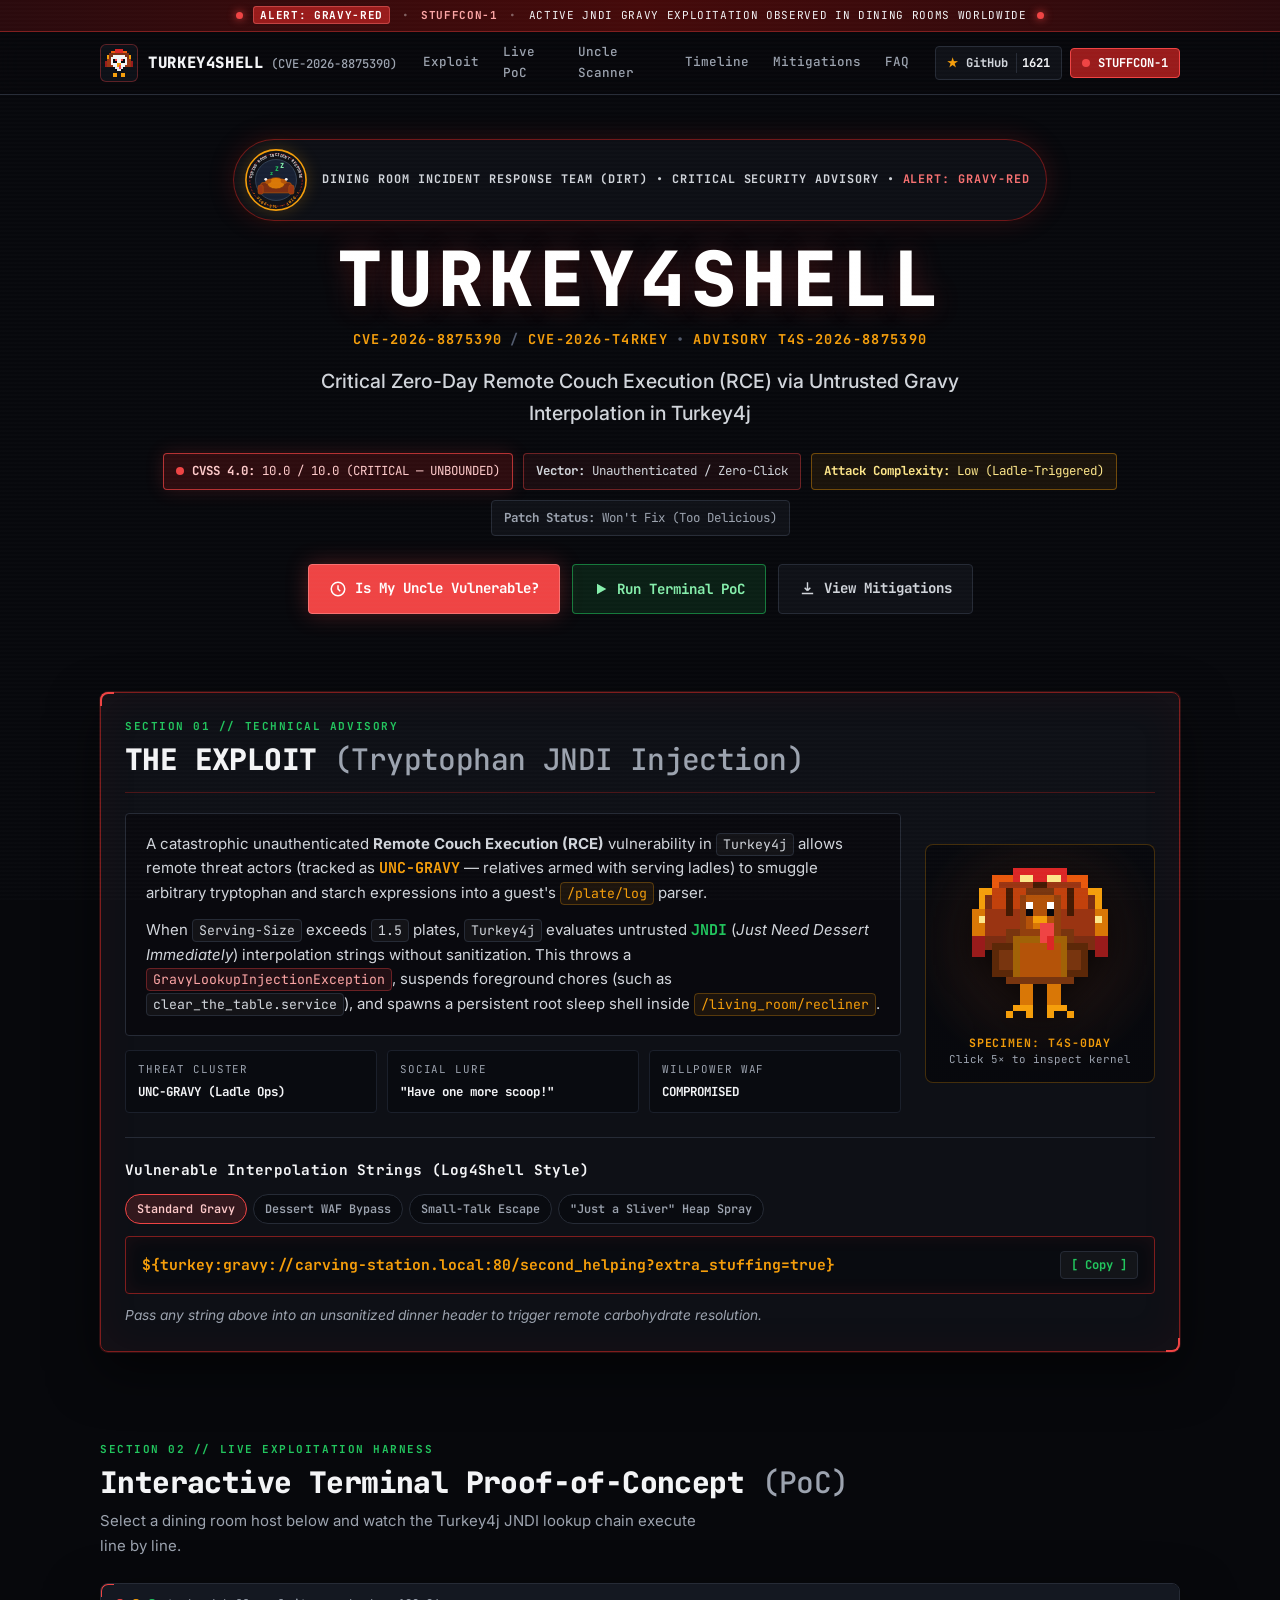
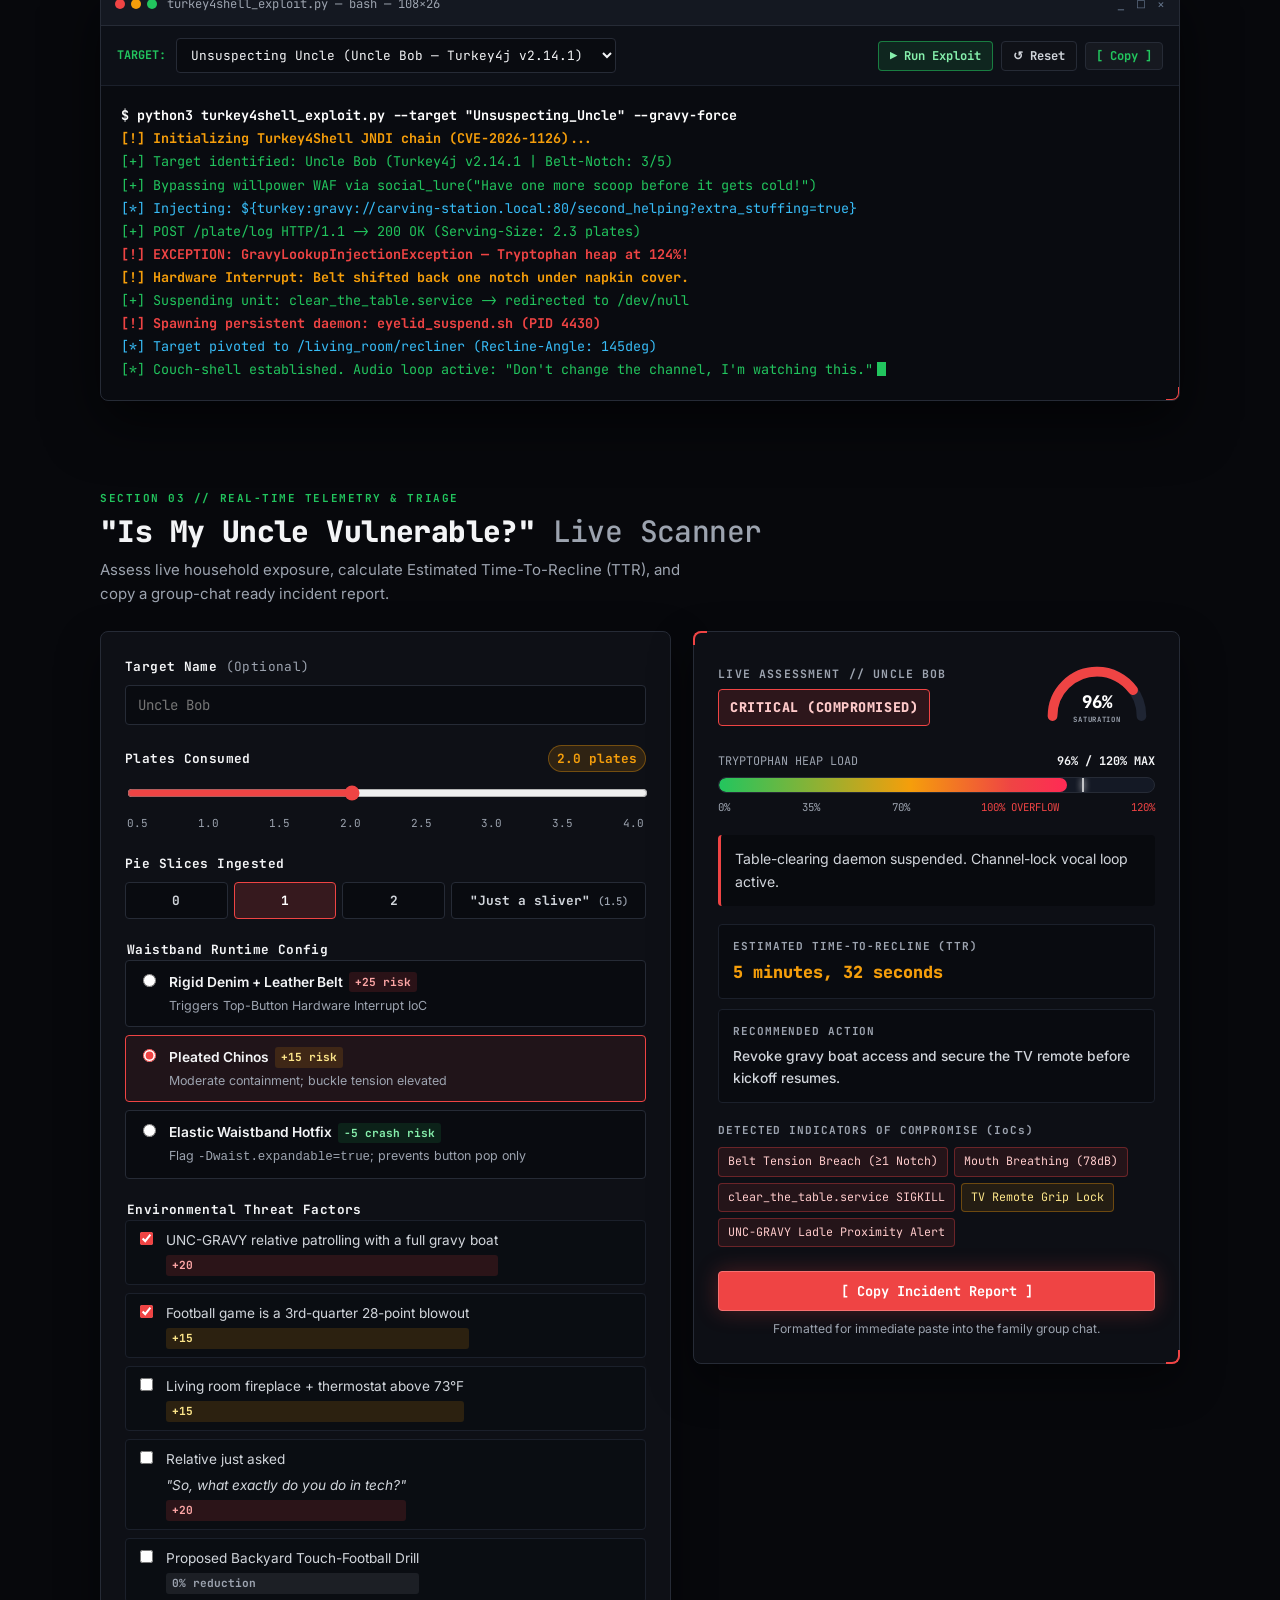
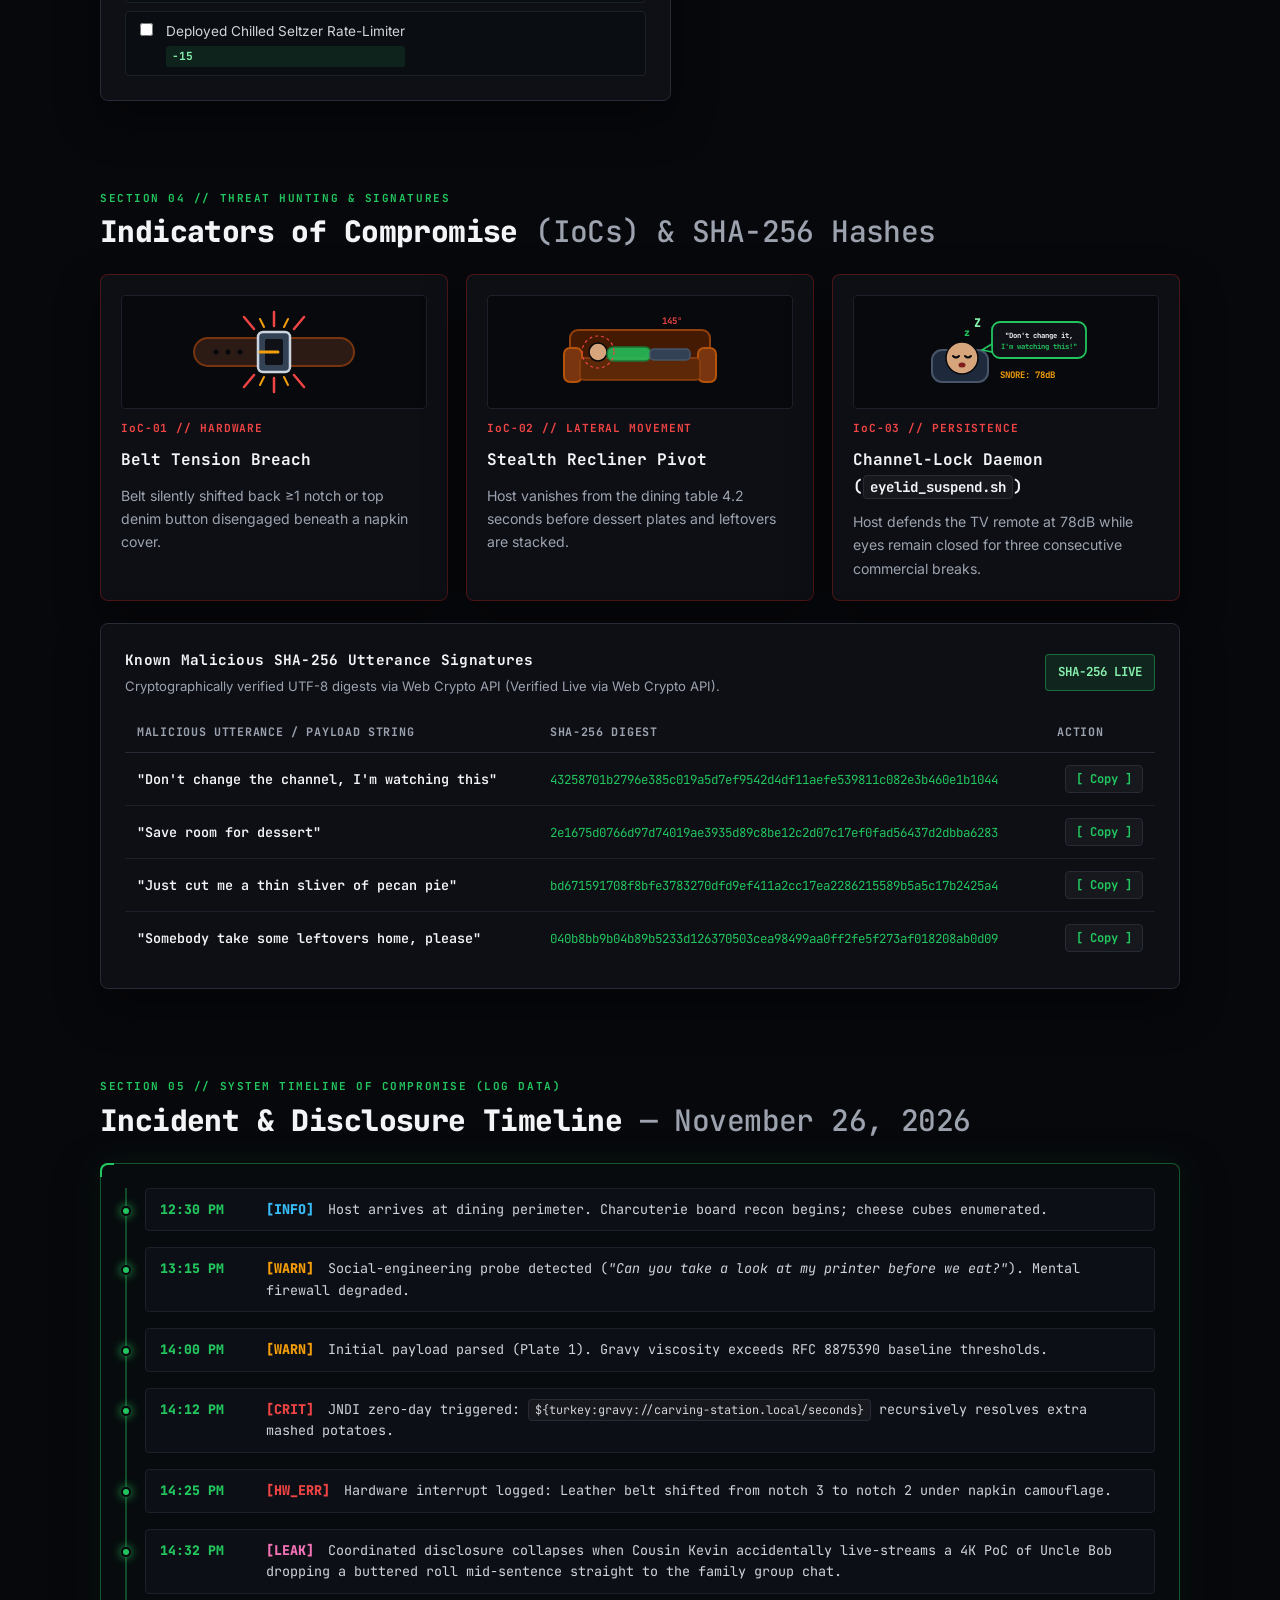
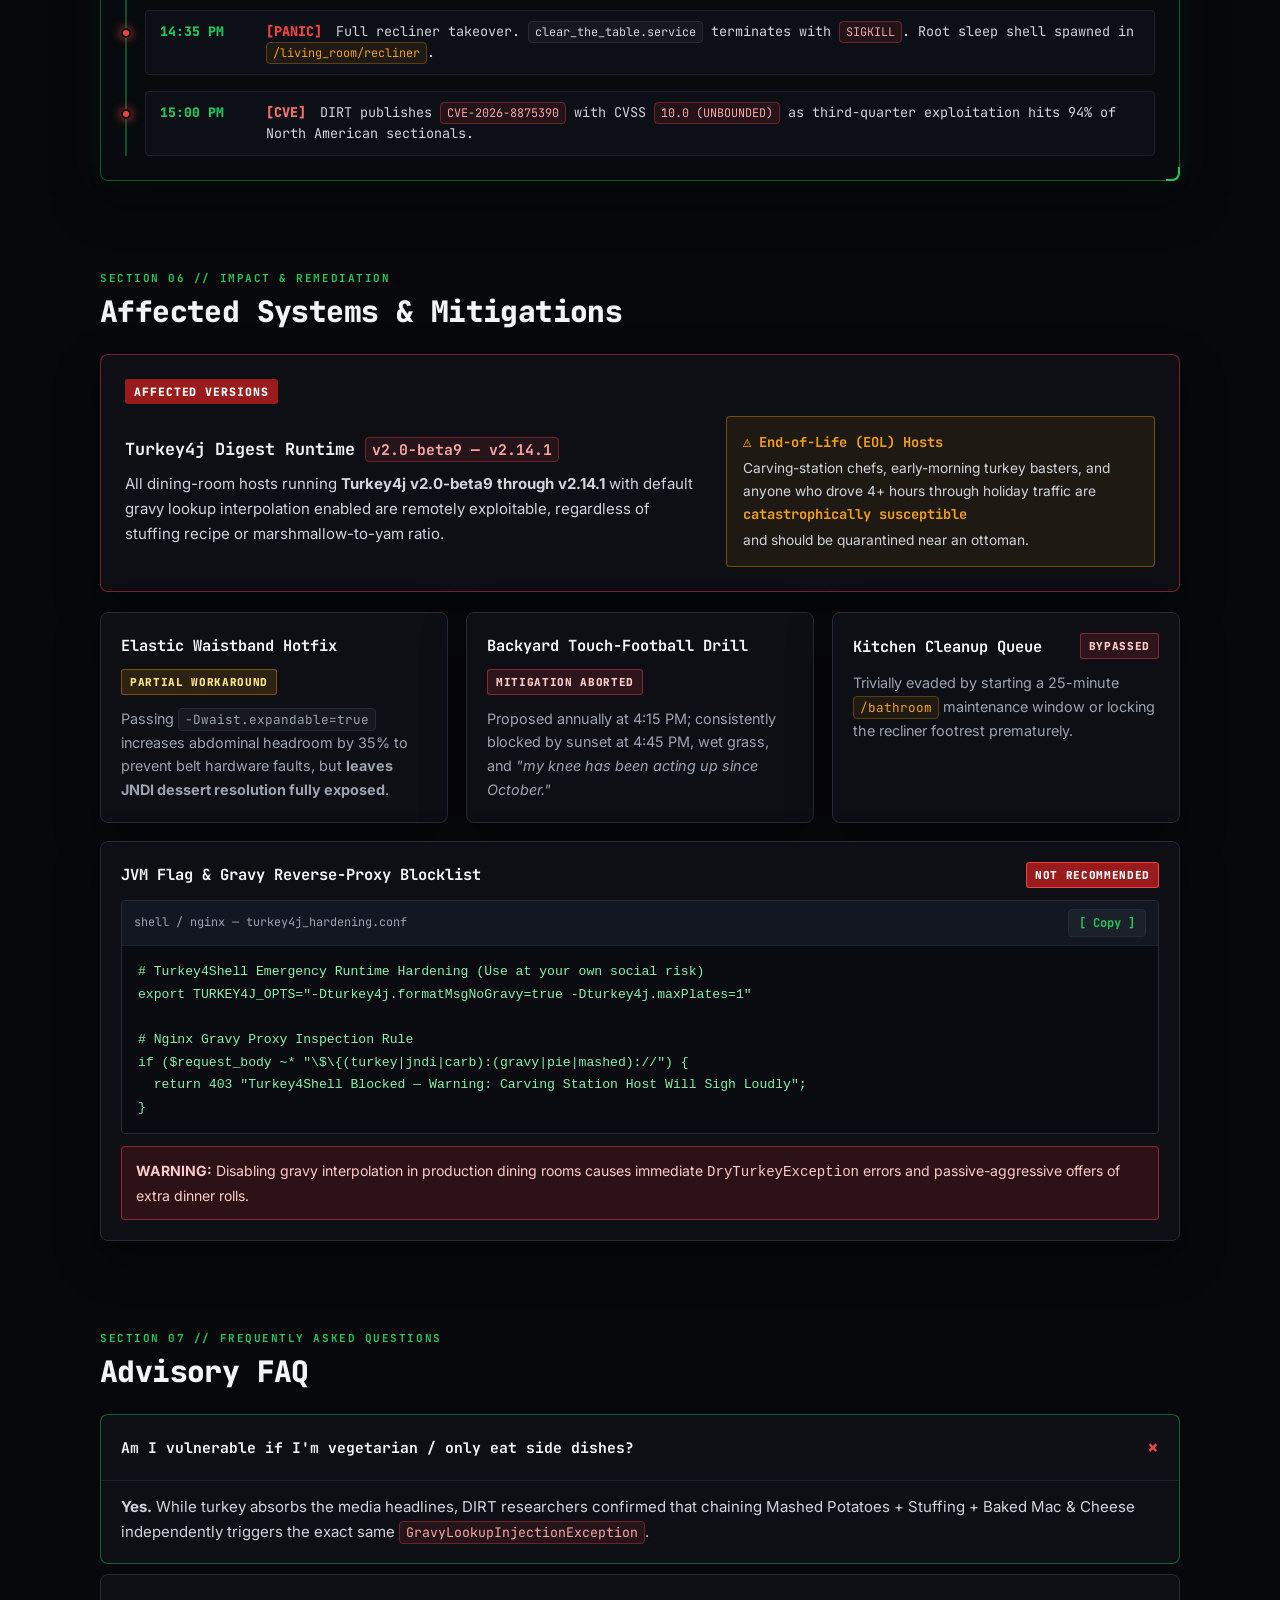
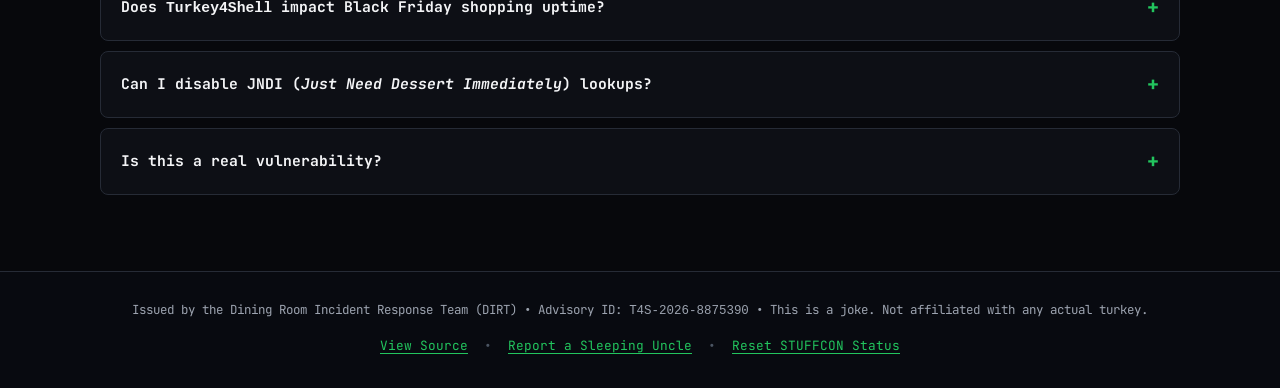
==== commit 86f6a9ee: "refactor: replace interactive star button with external GitHub link" ====
--- a/public/index.html
+++ b/public/index.html
@@ -97,11 +97,12 @@
       </nav>
 
       <div class="nav-actions">
-        <button type="button" class="btn btn--ghost btn--sm" id="star-btn" aria-pressed="false">
+        <a href="https://github.com/VidyaBodepudi/turkey2shell/tree/main" target="_blank" rel="noopener noreferrer"
+          class="btn btn--ghost btn--sm" id="star-btn">
           <span class="star-icon" aria-hidden="true">★</span>
           <span>GitHub</span>
           <span class="star-count" id="star-count">1621</span>
-        </button>
+        </a>
         <button type="button" class="btn btn--danger btn--sm" id="stuffcon-toggle" aria-pressed="false">
           <span class="pulse-dot" aria-hidden="true"></span>
           <span>STUFFCON-1</span>
